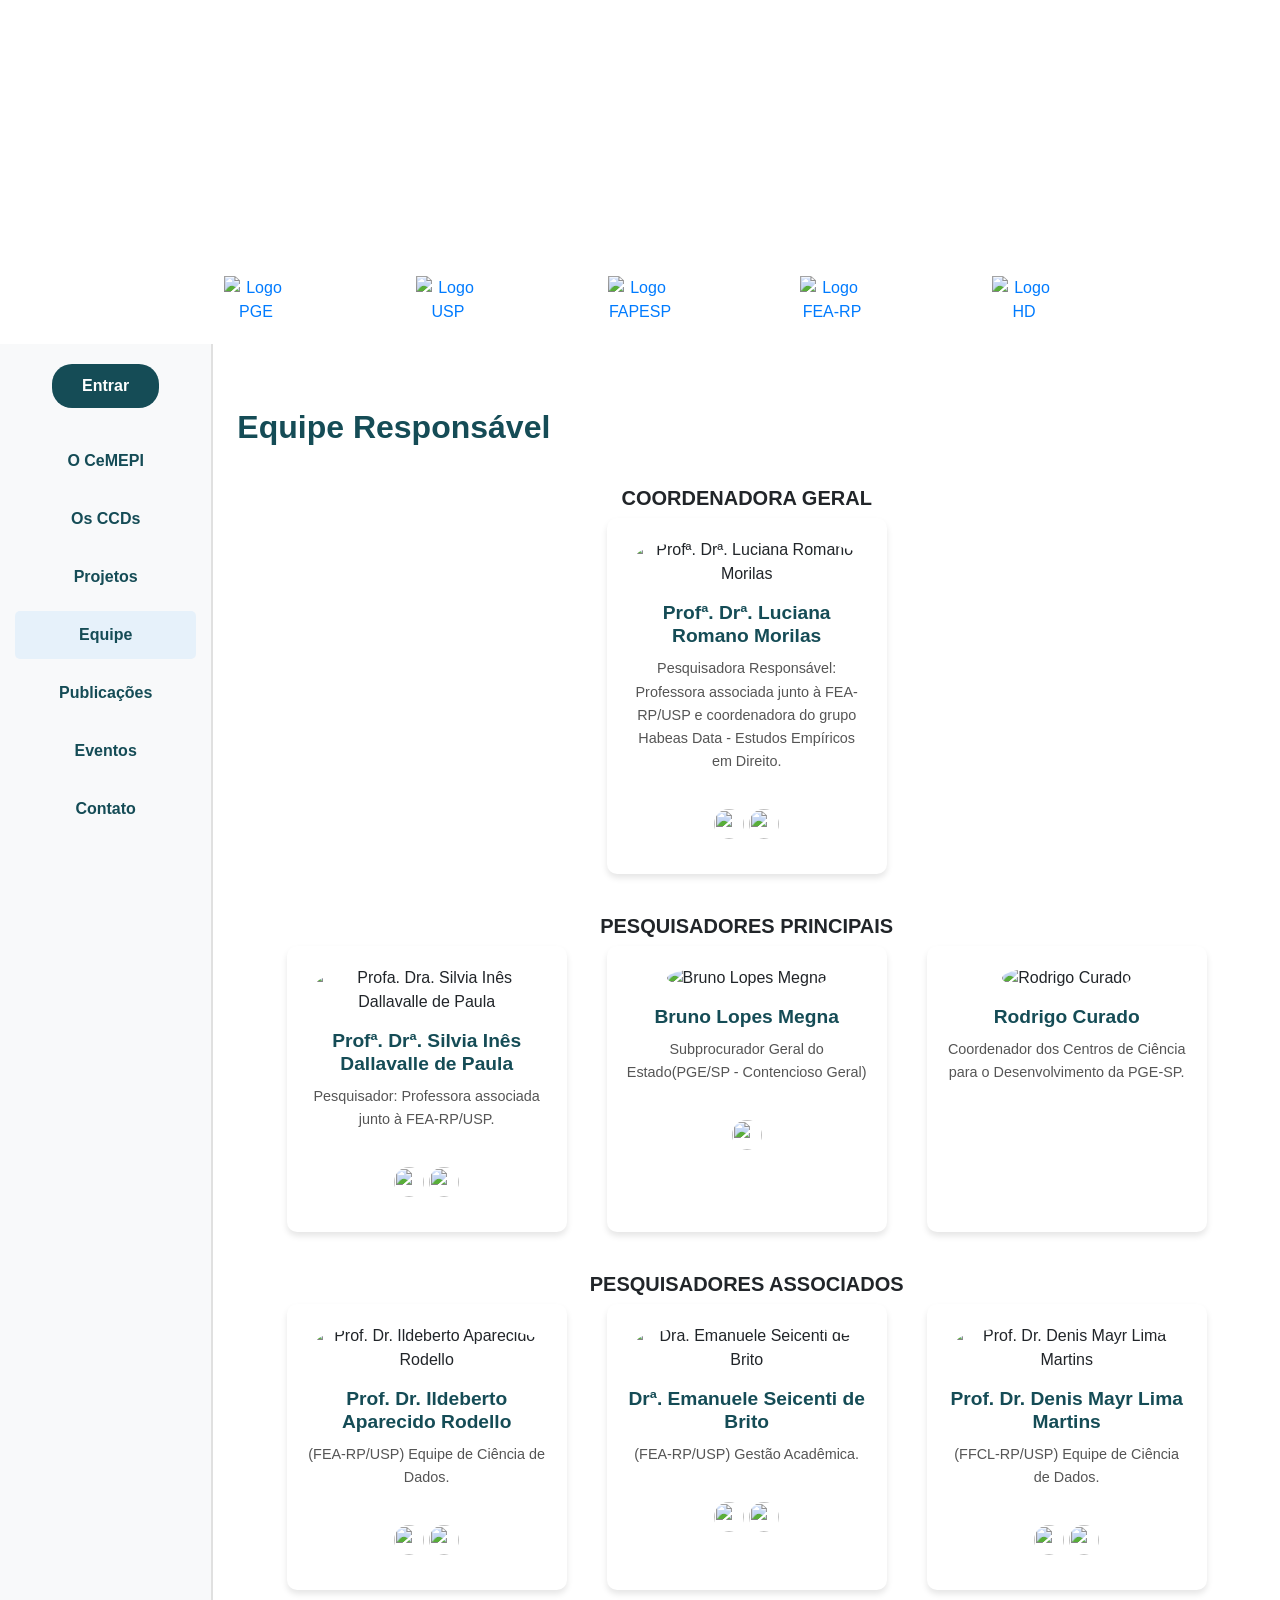
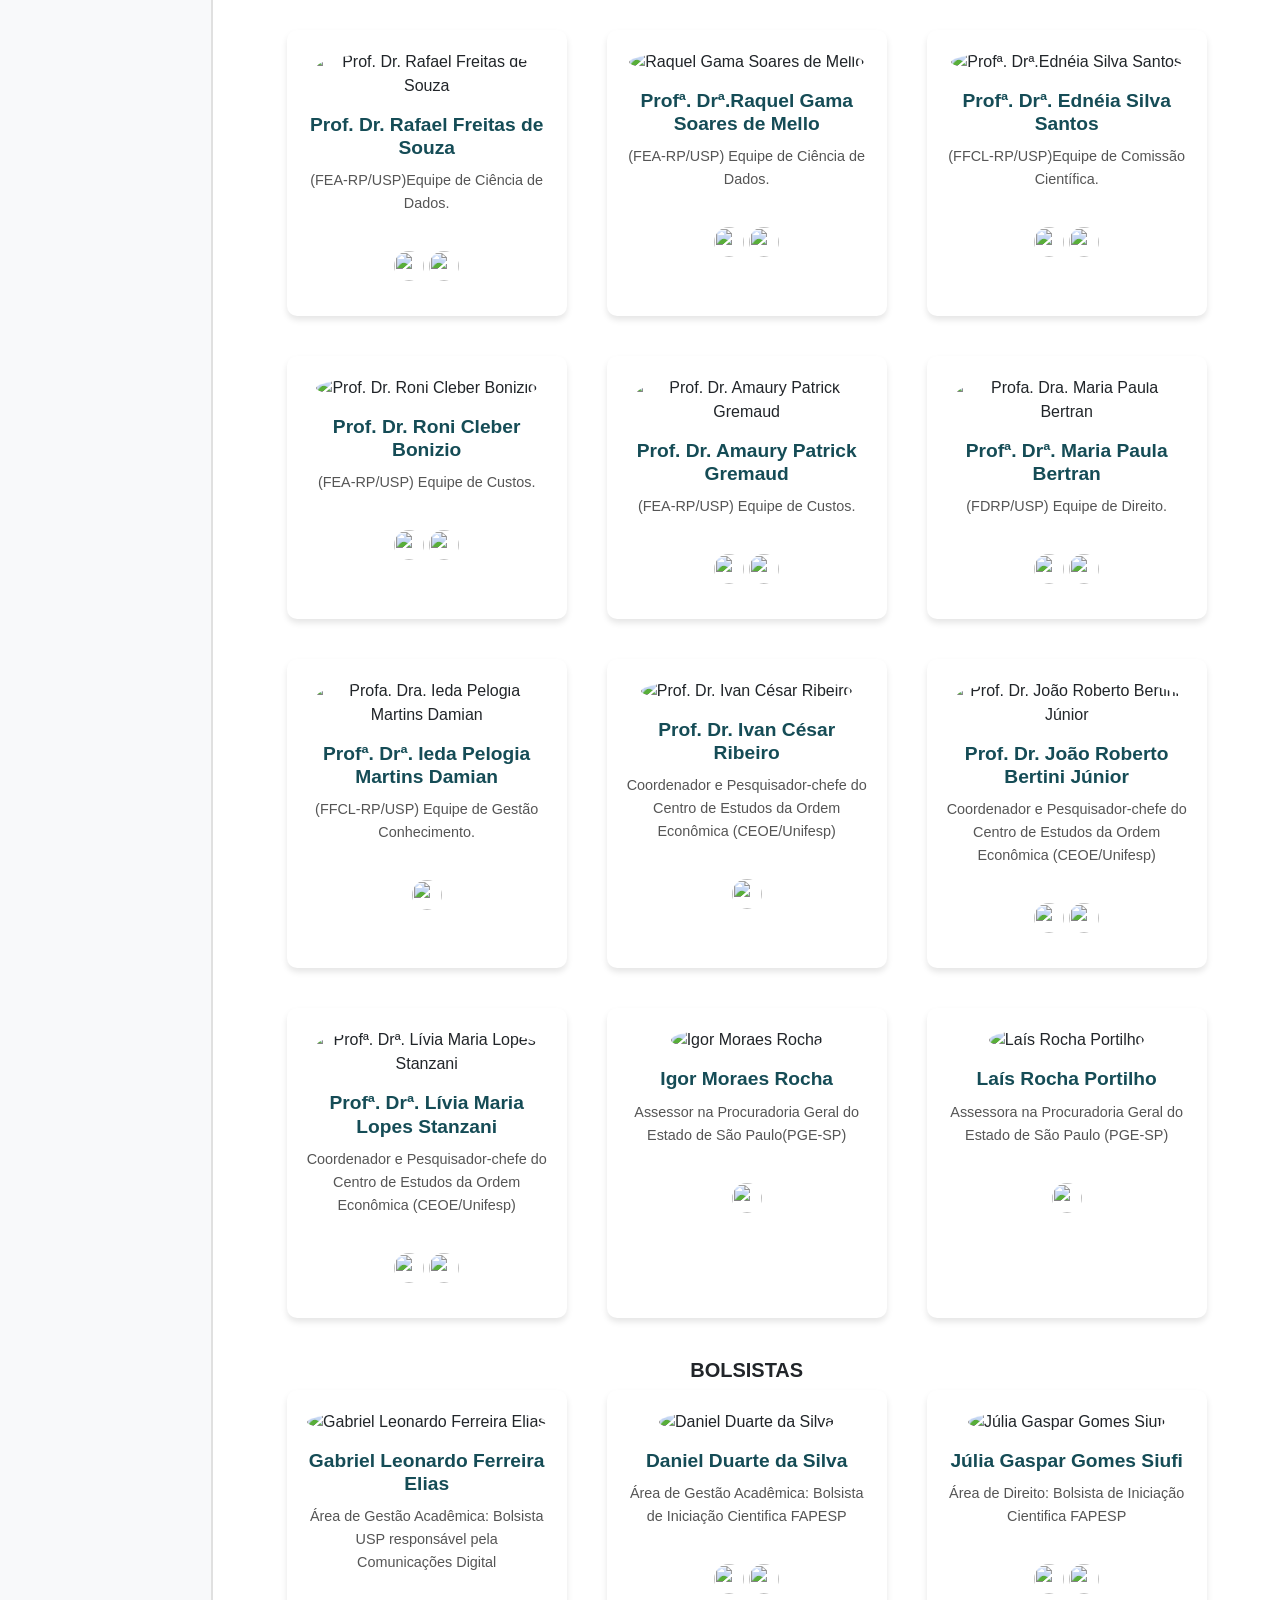
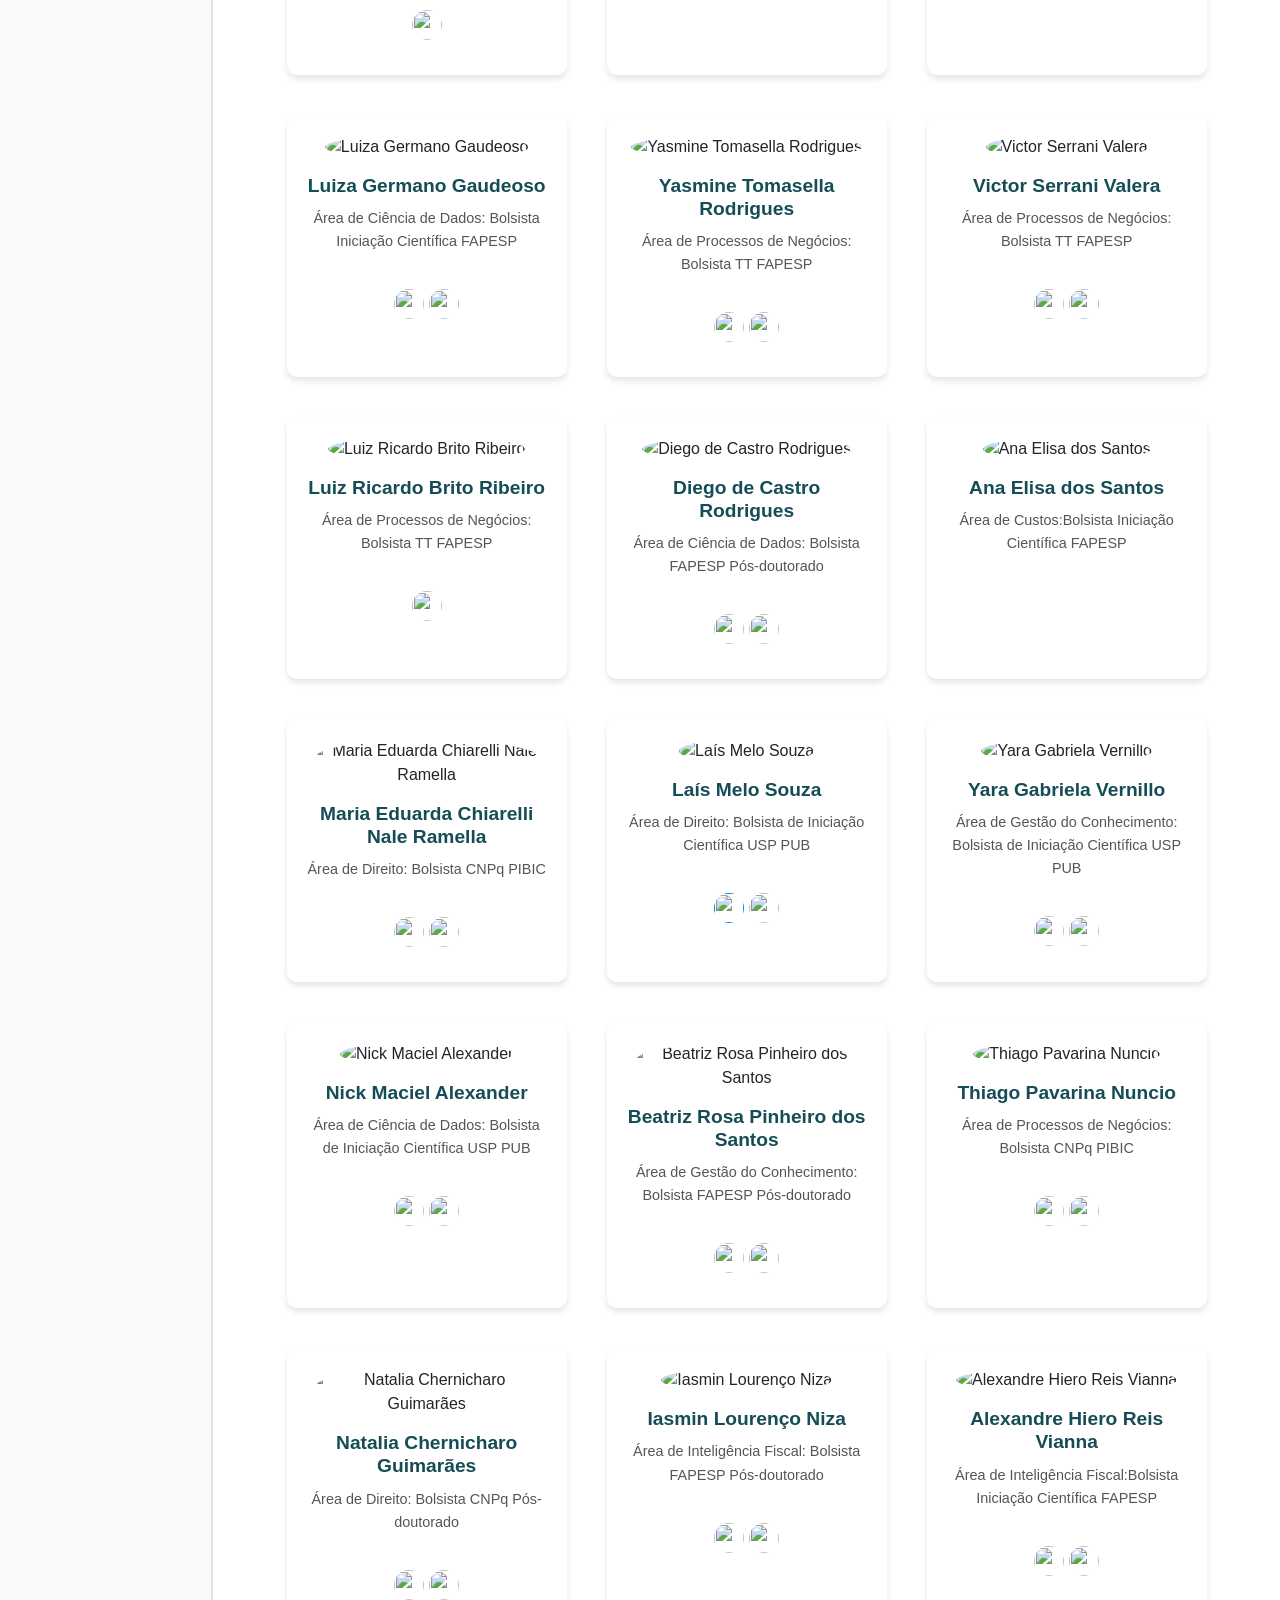
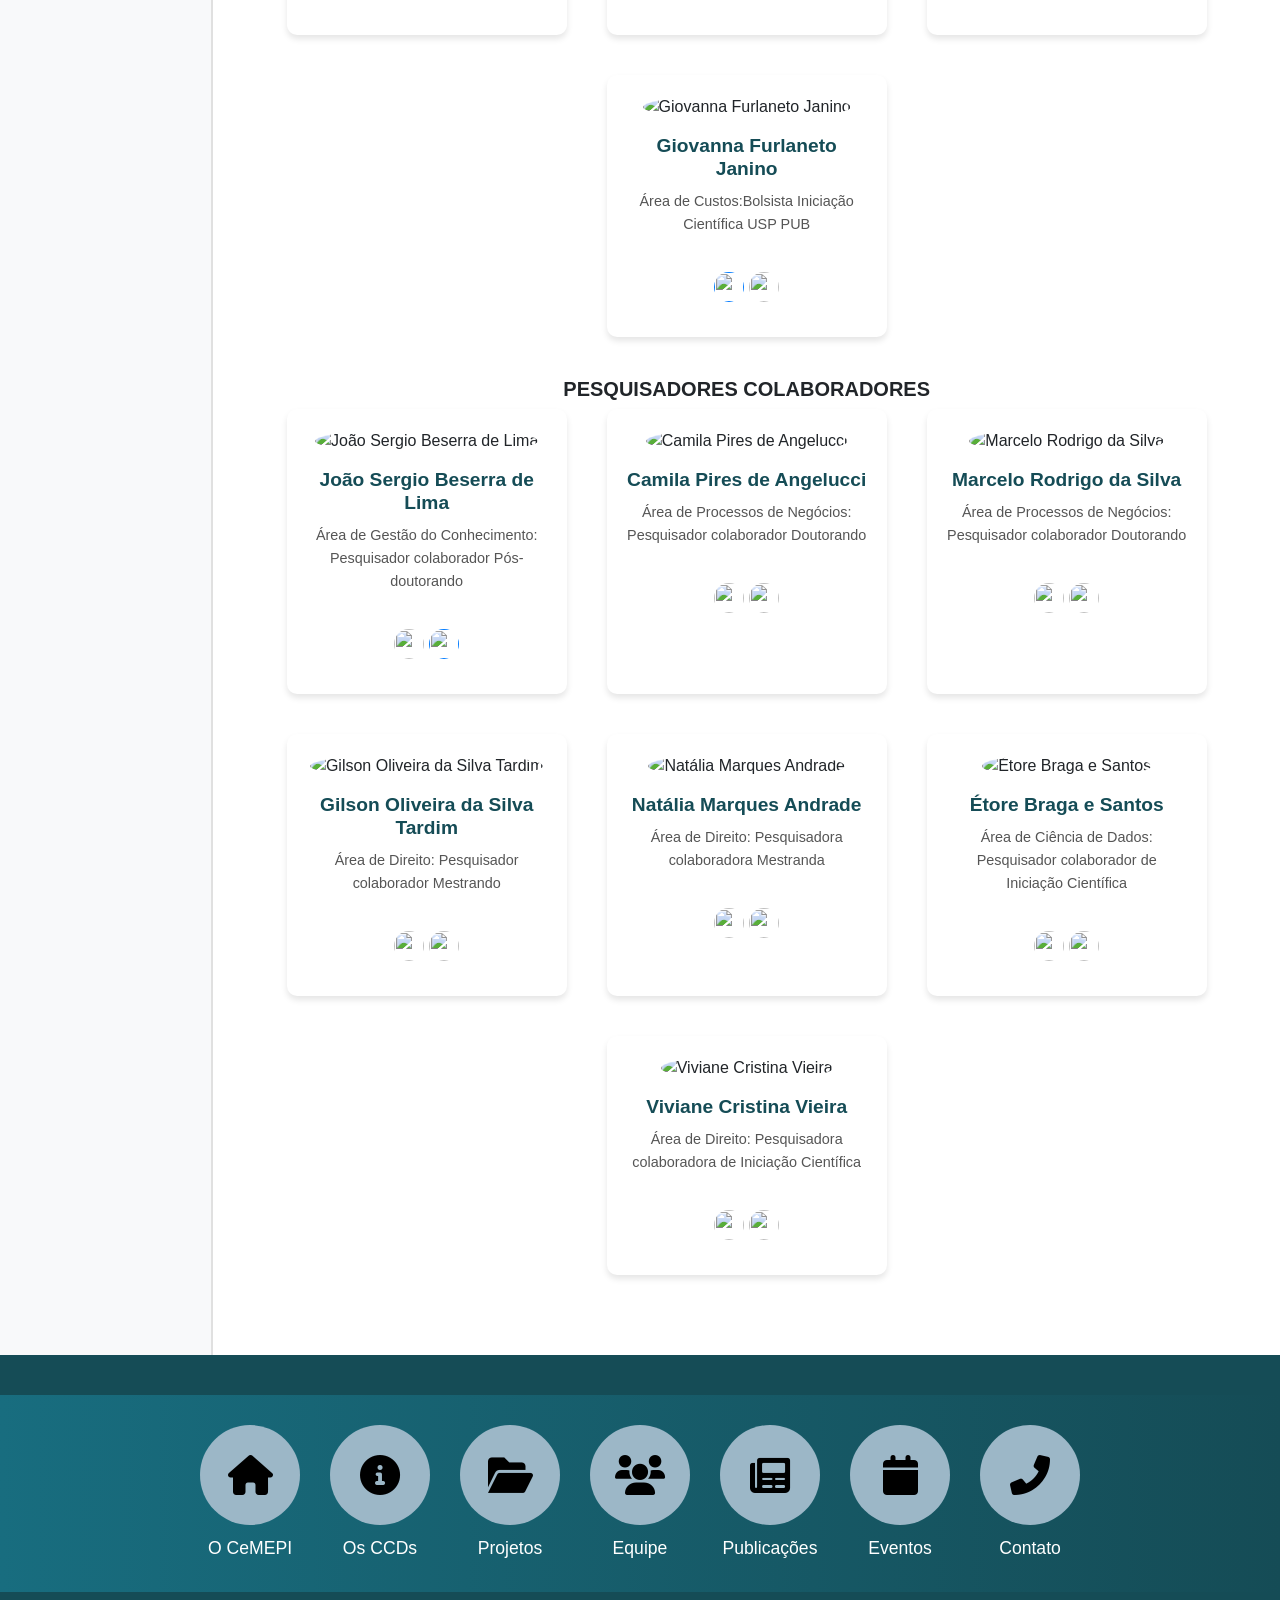
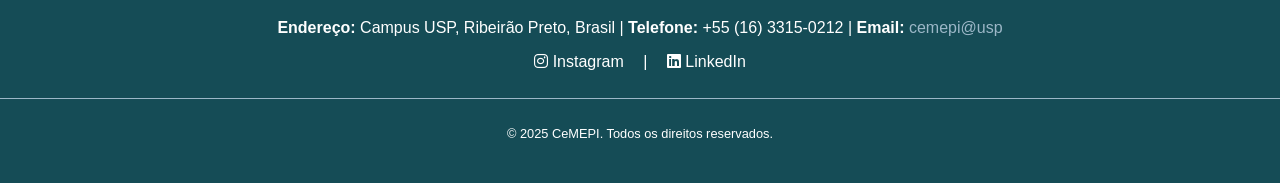
==== cequipe.html @ c89493ab "Add files via upload" ====
<!DOCTYPE html>
<html lang="pt-BR">
<head>
  <meta charset="UTF-8">
  <meta name="viewport" content="width=device-width, initial-scale=1.0">
  <title>CeMEPI - Equipe</title>
  <!-- Importação do Google Fonts -->
  <link href="https://fonts.googleapis.com/css2?family=IBM+Plex+Sans:wght@400;700&display=swap" rel="stylesheet">
  <!-- Importação do Bootstrap -->
  <link rel="stylesheet" href="https://stackpath.bootstrapcdn.com/bootstrap/4.5.2/css/bootstrap.min.css">
  <!-- Estilização CSS inline -->
  <link href="cstyle.css" rel="stylesheet"> 
  <!-- Importação do Bootstrap -->
  <link rel="stylesheet" href="https://stackpath.bootstrapcdn.com/bootstrap/4.5.2/css/bootstrap.min.css">
  <script src="https://code.jquery.com/jquery-3.5.1.slim.min.js"></script>
  <script src="https://cdn.jsdelivr.net/npm/@popperjs/core@2.4.4/dist/umd/popper.min.js"></script>
  <script src="https://stackpath.bootstrapcdn.com/bootstrap/4.5.2/js/bootstrap.min.js"></script>
  <!-- Link para Font Awesome -->
  <script src="https://kit.fontawesome.com/a076d05399.js" crossorigin="anonymous"></script>
  <link rel="stylesheet" href="https://cdnjs.cloudflare.com/ajax/libs/font-awesome/6.0.0/css/all.min.css">
  <script>
  document.addEventListener("DOMContentLoaded", function() {
    document.querySelectorAll("img").forEach(img => {
      img.oncontextmenu = function() {
        return false;
      };
    });
  });
</script>



  <style>
    /* Navbar Lateral */
    #sidebar {
      background-color: #f5f5f5;
      min-height: 100vh;
      border-right: 1px solid #ddd;
      padding-top: 20px;
    }

    #sidebar .nav-link {
      color: #154c56;
      font-weight: bold;
      font-size: 1em;
      padding: 10px 15px;
    }

    #sidebar .nav-link:hover,
    #sidebar .nav-link.active {
      background-color: #154c56;
      color: #fff;
    }

    /* Conteúdo Principal */
    main {
      padding: 40px;
    }

    main h2 {
      color: #154c56;
      font-family: 'Montserrat', sans-serif;
      font-size: 2em;
      margin-bottom: 20px;
    }
    
    .team-container {
            max-width: 1200px;
            margin: 40px auto;
            text-align: center;
        }
        .team-header {
            font-family: 'Montserrat', sans-serif;
            font-size: 2em;
            font-weight: 600;
            color: #154c56;
            margin-bottom: 30px;
        }
        .researcher-grid {
            display: flex;
            flex-wrap: wrap;
            justify-content: center;
            gap: 40px;
        }
        .researcher-card {
            background-color: #fff;
            border-radius: 10px;
            box-shadow: 0 4px 6px rgba(0, 0, 0, 0.1);
            width: 280px;
            padding: 20px;
            text-align: center;
            transition: transform 0.3s ease;
        }
        .researcher-card:hover {
            transform: translateY(-5px);
        }
        .researcher-card img {
            width: 120px;
            height: 120px;
            border-radius: 50%;
            object-fit: cover;
            margin-bottom: 15px;
        }
        .researcher-card h3 {
            font-size: 1.2em;
            font-weight: bold;
            color: #154c56;
            margin-bottom: 10px;
        }
        .researcher-card p {
            font-size: 0.9em;
            color: #555;
            line-height: 1.6;
        }
        
        /* Estilo para esconder/mostrar o menu no mobile */
        @media (max-width: 992px) {
          #sidebar {
            position: fixed;
            top: 0;
            left: -250px;
            width: 250px;
            height: 100%;
            background-color: #f5f5f5;
            z-index: 1040;
            transition: left 0.3s ease-in-out;
          }
        
          #sidebar.navbar-mobile {
            left: 0;
          }
        
          .mobile-nav-toggle {
            display: block;
          }
        }
        
        @media (min-width: 993px) {
          .mobile-nav-toggle {
            display: none;
          }
        }
  </style>
</head>

<body>
  <div id="header"></div>
  
    <!-- Estrutura Principal -->
    <div class="container-fluid">
    <div class="row">
    <!-- Navbar Lateral -->
    <nav id="sidebar" class="col-md-3 col-lg-2" style="background-color: #f8f9fa; border-right: 2px solid #e0e0e0; padding-top: 20px; min-height: 100vh;">
  <ul class="nav flex-column">
    <!-- Botão Entrar -->
    <li class="nav-item text-center mb-4">
      <a href="login.html" style="background-color: #154c56; color: #fff; padding: 10px 30px; border-radius: 20px; font-weight: bold; font-size: 1em; text-decoration: none; display: inline-block; transition: all 0.3s;">
        Entrar
      </a>
    </li>
    <!-- Menu de Navegação -->
    <li class="nav-item">
      <a class="nav-link" href="cinicio.html" style="color: #154c56; padding: 12px 20px; border-radius: 5px; margin: 5px 0; text-align: center; transition: background 0.3s;">
        O CeMEPI
      </a>
    </li>
    <li class="nav-item">
      <a class="nav-link" href="csobre.html" style="color: #154c56; padding: 12px 20px; border-radius: 5px; margin: 5px 0; text-align: center; transition: background 0.3s;">
        Os CCDs
      </a>
    </li>
    <li class="nav-item">
      <a class="nav-link" href="cprojetos.html" style="color: #154c56; padding: 12px 20px; border-radius: 5px; margin: 5px 0; text-align: center; transition: background 0.3s;">
        Projetos
      </a>
    </li>
    <li class="nav-item">
      <a class="nav-link active" href="cequipe.html" style="color: #154c56; font-weight: bold; padding: 12px 20px; border-radius: 5px; background-color: #e6f1fa; margin: 5px 0; text-align: center;">
        Equipe
      </a>
    </li>
    <li class="nav-item">
      <a class="nav-link" href="cpublicacoes.html" style="color: #154c56; padding: 12px 20px; border-radius: 5px; margin: 5px 0; text-align: center; transition: background 0.3s;">
        Publicações
      </a>
    </li>
    <li class="nav-item">
      <a class="nav-link" href="ceventos.html" style="color: #154c56; padding: 12px 20px; border-radius: 5px; margin: 5px 0; text-align: center; transition: background 0.3s;">
        Eventos
      </a>
    </li>
    <li class="nav-item">
      <a class="nav-link" href="ccontato.html" style="color: #154c56; padding: 12px 20px; border-radius: 5px; margin: 5px 0; text-align: center; transition: background 0.3s;">
        Contato
      </a>
    </li>
  </ul>
</nav>


<style>
  /* Estilo do hover */
  #sidebar .nav-link:hover {
    background-color: #d6eaff; /* Fundo azul claro no hover */
    color: #186d7f; /* Texto em azul escuro no hover */
    border-radius: 5px; /* Mantém as bordas arredondadas */
    text-decoration: none; /* Remove o sublinhado no hover */
  }
</style>

    <!-- Conteúdo Principal -->
    <main class="col-md-9 ml-sm-auto col-lg-10 px-4">
        
      <h2 class="font-weight-bold mt-4">Equipe Responsável</h2>
        
        <div class="team-container">
            <h5 class="font-weight-bold mt-4">COORDENADORA GERAL</h5>
        <div class="researcher-grid">
            <div class="researcher-card">
                <img src="imagens/morilas_novo.JPG" alt="Profª. Drª. Luciana Romano Morilas">
                <h3>Profª. Drª. Luciana Romano Morilas</h3>
                <p>Pesquisadora Responsável: Professora associada junto à FEA-RP/USP e coordenadora do grupo Habeas Data - Estudos Empíricos em Direito.</p>
                <div class="social">
                  <a href="http://lattes.cnpq.br/4852399114182423" target="_blank"><img src="imagens/lattes-icon.png" style="height: 30px; width: 30px; margin-top: 20px;"></i></a>
                  <a href="https://www.linkedin.com/in/luciana-romano-morilas-68b078202/" target="_blank"><img src="imagens/linkedin.png" style="height: 30px; width: 30px; margin-top: 20px;"></i></a>
                </div>
            </div>
            
           
        </div>
        </div>
        
        <div class="team-container">
            <h5 class="font-weight-bold mt-4">PESQUISADORES PRINCIPAIS</h5>
        <div class="researcher-grid">
            <div class="researcher-card">
                <img src="imagens/silvia.jpg" alt="Profa. Dra. Silvia Inês Dallavalle de Paula">
                <h3>Profª. Drª. Silvia Inês Dallavalle de Paula</h3>
                <p>Pesquisador: Professora associada junto à FEA-RP/USP.</p>
                <div class="social">
                  <a href="http://lattes.cnpq.br/6188020083604727" target="_blank"><img src="imagens/lattes-icon.png" style="height: 30px; width: 30px; margin-top: 20px;"></i></a>
                  <a href="https://br.linkedin.com/in/silviadallavalle" target="_blank"><img src="imagens/linkedin.png" style="height: 30px; width: 30px; margin-top: 20px;"></i></a>
                </div>
            </div>
             
              <div class="researcher-card">
                <img src="imagens/bruno.webp" alt="Bruno Lopes Megna">
                <h3>Bruno Lopes Megna</h3>
                <p>Subprocurador Geral do Estado(PGE/SP - Contencioso Geral)</p>
                <div class="social">
                  <a href="https://br.linkedin.com/in/bruno-megna-06359928" target="_blank"><img src="imagens/linkedin.png" style="height: 30px; width: 30px; margin-top: 20px;"></i></a>
                </div>
            </div>

              <div class="researcher-card">
                <img src="imagens/avatarmasc.webp" alt="Rodrigo Curado">
                <h3>Rodrigo Curado</h3>
                <p>Coordenador dos Centros de Ciência para o Desenvolvimento da PGE-SP.</p>
            </div>

           


    
                
  
      </div>
    </div>

            <div class="team-container">
            <h5 class="font-weight-bold mt-4">PESQUISADORES ASSOCIADOS</h5>
        <div class="researcher-grid">

            <div class="researcher-card">
                <img src="imagens/beto.jpg" alt="Prof. Dr. Ildeberto Aparecido Rodello">
                <h3>Prof. Dr. Ildeberto Aparecido Rodello</h3>
                <p>(FEA-RP/USP) Equipe de Ciência de Dados.</p>
                <div class="social">
                  <a href="http://lattes.cnpq.br/3616991101436026" target="_blank"><img src="imagens/lattes-icon.png" style="height: 30px; width: 30px; margin-top: 20px;"></i></a>
                  <a href="https://www.linkedin.com/in/ildeberto-rodello-8509655/" target="_blank"><img src="imagens/linkedin.png" style="height: 30px; width: 30px; margin-top: 20px;"></i></a>
                </div>
            </div>    
          
            <div class="researcher-card">
                <img src="imagens/Emanuele.png" alt="Dra. Emanuele Seicenti de Brito">
                <h3>Drª. Emanuele Seicenti de Brito</h3>
                <p>(FEA-RP/USP) Gestão Acadêmica.</p>
                <div class="social">
                  <a href="http://lattes.cnpq.br/0671510926276134" target="_blank"><img src="imagens/lattes-icon.png" style="height: 30px; width: 30px; margin-top: 20px;"></i></a>
                  <a href="https://www.linkedin.com/in/emanuele-seicenti-de-brito-70216ab7/" target="_blank"><img src="imagens/linkedin.png" style="height: 30px; width: 30px; margin-top: 20px;"></i></a>
                </div>
            </div>

            <div class="researcher-card">
                <img src="imagens/Denis.jpeg" alt="Prof. Dr. Denis Mayr Lima Martins">
                <h3>Prof. Dr. Denis Mayr Lima Martins</h3>
                <p>(FFCL-RP/USP) Equipe de Ciência de Dados.</p>
                <div class="social">
                  <a href="http://lattes.cnpq.br/5723388470963261" target="_blank"><img src="imagens/lattes-icon.png" style="height: 30px; width: 30px; margin-top: 20px;"></i></a>
                  <a href="https://www.linkedin.com/in/denismlmartins/" target="_blank"><img src="imagens/linkedin.png" style="height: 30px; width: 30px; margin-top: 20px;"></i></a>
                </div>
            </div>

            <div class="researcher-card">
                <img src="imagens/rafael.jpg" alt="Prof. Dr. Rafael Freitas de Souza">
                <h3>Prof. Dr. Rafael Freitas de Souza</h3>
                <p>(FEA-RP/USP)Equipe de Ciência de Dados.</p>
                <div class="social">
                  <a href="http://lattes.cnpq.br/7162963252500422" target="_blank"><img src="imagens/lattes-icon.png" style="height: 30px; width: 30px; margin-top: 20px;"></i></a>
                  <a href="https://br.linkedin.com/in/rafael-de-freitas-souza-a1465a1a8" target="_blank"><img src="imagens/linkedin.png" style="height: 30px; width: 30px; margin-top: 20px;"></i></a>
                </div>
            </div>

            <div class="researcher-card">
                <img src="imagens/Raquel.jpeg" alt="Raquel Gama Soares de Mello">
                <h3>Profª. Drª.Raquel Gama Soares de Mello</h3>
                <p> (FEA-RP/USP) Equipe de Ciência de Dados.</p>
                <div class="social">
                 <a href="http://lattes.cnpq.br/7172926933347010" target="_blank"><img src="imagens/lattes-icon.png" style="height: 30px; width: 30px; margin-top: 20px;"></i></a>
                 <a href="https://www.linkedin.com/in/raquelgsmello/" target="_blank"><img src="imagens/linkedin.png" style="height: 30px; width: 30px; margin-top: 20px;"></i></a>
                </div>
            </div>

            <div class="researcher-card">
                <img src="imagens/Ednéia.jpeg" alt="Profª. Drª.Ednéia Silva Santos ">
                <h3>Profª. Drª. Ednéia Silva Santos </h3>
                <p>(FFCL-RP/USP)Equipe de Comissão Científica.</p>
                <div class="social">
                  <a href="http://lattes.cnpq.br/5723388470963261" target="_blank"><img src="imagens/lattes-icon.png" style="height: 30px; width: 30px; margin-top: 20px;"></i></a>
                  <a href="http://www.linkedin.com/in/edneiasilvasantos" target="_blank"><img src="imagens/linkedin.png" style="height: 30px; width: 30px; margin-top: 20px;"></i></a>
                </div>
            </div>

            <div class="researcher-card">
                <img src="imagens/roni.jpg" alt="Prof. Dr. Roni Cleber Bonizio">
                <h3>Prof. Dr. Roni Cleber Bonizio</h3>
                <p>(FEA-RP/USP) Equipe de Custos.</p>
                <div class="social">
                  <a href="http://lattes.cnpq.br/1277604745055331" target="_blank"><img src="imagens/lattes-icon.png" style="height: 30px; width: 30px; margin-top: 20px;"></i></a>
                  <a href="https://br.linkedin.com/in/roni-bonizio-1786111b" target="_blank"><img src="imagens/linkedin.png" style="height: 30px; width: 30px; margin-top: 20px;"></i></a>
                </div>
            </div>
            
            <div class="researcher-card">
                <img src="imagens/amaury.jpg" alt="Prof. Dr. Amaury Patrick Gremaud ">
                <h3>Prof. Dr. Amaury Patrick Gremaud </h3>
                <p>(FEA-RP/USP) Equipe de Custos.</p>
                <div class="social">
                  <a href="http://lattes.cnpq.br/0066143774458861" target="_blank"><img src="imagens/lattes-icon.png" style="height: 30px; width: 30px; margin-top: 20px;"></i></a>
                  <a href="https://br.linkedin.com/in/amaury-gremaud-88384a164" target="_blank"><img src="imagens/linkedin.png" style="height: 30px; width: 30px; margin-top: 20px;"></i></a>
                </div>
            </div>

            <div class="researcher-card">
                <img src="imagens/maria.jpg" alt="Profa. Dra. Maria Paula Bertran">
                <h3>Profª. Drª. Maria Paula Bertran</h3>
                <p>(FDRP/USP) Equipe de Direito.</p>
                <div class="social">
                  <a href="http://lattes.cnpq.br/1343394735246987" target="_blank"><img src="imagens/lattes-icon.png" style="height: 30px; width: 30px; margin-top: 20px;"></i></a>
                  <a href="https://br.linkedin.com/in/maria-paula-bertran-11b853180" target="_blank"><img src="imagens/linkedin.png" style="height: 30px; width: 30px; margin-top: 20px;"></i></a>
                </div>
            </div>

            <div class="researcher-card">
                <img src="imagens/ieda.gif" alt="Profa. Dra. Ieda Pelogia Martins Damian">
                <h3>Profª. Drª. Ieda Pelogia Martins Damian</h3>
                <p>(FFCL-RP/USP) Equipe de Gestão Conhecimento.</p>
                <div class="social">
                  <a href="http://lattes.cnpq.br/6732213490679586" target="_blank"><img src="imagens/lattes-icon.png" style="height: 30px; width: 30px; margin-top: 20px;"></i></a>
                </div>
            </div>

            <div class="researcher-card">
                <img src="imagens/ivan.jpg" alt="Prof. Dr. Ivan César Ribeiro">
                <h3>Prof. Dr. Ivan César Ribeiro</h3>
                <p>Coordenador e Pesquisador-chefe do Centro de Estudos da Ordem Econômica (CEOE/Unifesp)</p>
                <div class="social">
                  <a href="http://lattes.cnpq.br/1537678142289537" target="_blank"><img src="imagens/lattes-icon.png" style="height: 30px; width: 30px; margin-top: 20px;"></i></a>
                </div>
            </div>

            <div class="researcher-card">
                <img src="imagens/João Bertini.png" alt="Prof. Dr. João Roberto Bertini Júnior">
                <h3>Prof. Dr. João Roberto Bertini Júnior</h3>
                <p>Coordenador e Pesquisador-chefe do Centro de Estudos da Ordem Econômica (CEOE/Unifesp)</p>
                <div class="social">
                 <a href="http://lattes.cnpq.br/1627235547325264" target="_blank"><img src="imagens/lattes-icon.png" style="height: 30px; width: 30px; margin-top: 20px;"></i></a>
                 <a href="https://www.linkedin.com/in/jo%C3%A3o-bertini-0a376a/" target="_blank"><img src="imagens/linkedin.png" style="height: 30px; width: 30px; margin-top: 20px;"></i></a>
                </div>
            </div>

            <div class="researcher-card">
                <img src="imagens/Lívia.jpeg" alt="Profª. Drª. Lívia Maria Lopes Stanzani">
                <h3>Profª. Drª. Lívia Maria Lopes Stanzani</h3>
                <p>Coordenador e Pesquisador-chefe do Centro de Estudos da Ordem Econômica (CEOE/Unifesp)</p>
                <div class="social">
                  <a href="http://lattes.cnpq.br/1037454864636102" target="_blank"><img src="imagens/lattes-icon.png" style="height: 30px; width: 30px; margin-top: 20px;"></i></a>
                 <a href="https://www.linkedin.com/in/jo%C3%A3o-bertini-0a376a/" target="_blank"><img src="imagens/linkedin.png" style="height: 30px; width: 30px; margin-top: 20px;"></i></a>
                </div>
            </div>
         

            <div class="researcher-card">
                <img src="imagens/igor.jpg" alt="Igor Moraes Rocha">
                <h3>Igor Moraes Rocha</h3>
                <p>Assessor na Procuradoria Geral do Estado de São Paulo(PGE-SP)</p>
                <div class="social">
                  <a href="https://br.linkedin.com/in/igor-moraes-rocha-" target="_blank"><img src="imagens/linkedin.png" style="height: 30px; width: 30px; margin-top: 20px;"></i></a>
                </div>
            </div>

             <div class="researcher-card">
                <img src="imagens/lais.jpg" alt="Laís Rocha Portilho">
                <h3>Laís Rocha Portilho</h3>
                <p>Assessora na Procuradoria Geral do Estado de São Paulo (PGE-SP)</p>
                <div class="social">
                  <a href="https://br.linkedin.com/in/la%C3%ADs-rocha-portilho-84924581" target="_blank"><img src="imagens/linkedin.png" style="height: 30px; width: 30px; margin-top: 20px;"></i></a>
                </div>
            </div>

    </div>
  </div>
    
    <div class="team-container">
            <h5 class="font-weight-bold mt-4">BOLSISTAS</h5>
        <div class="researcher-grid">
            <div class="researcher-card">
                <img src="imagens/gabriel.jpeg" alt="Gabriel Leonardo Ferreira Elias">
                <h3>Gabriel Leonardo Ferreira Elias</h3>
                <p>Área de Gestão Acadêmica: Bolsista USP responsável pela Comunicações Digital</p>
                <div class="social">
                  <a href="https://www.linkedin.com/in/gabriel-ferreira-9954b0280/" target="_blank"><img src="imagens/linkedin.png" style="height: 30px; width: 30px; margin-top: 20px;"></i></a>
                </div>
            </div>

            <div class="researcher-card">
                <img src="imagens/Daniel.jpg" alt="Daniel Duarte da Silva">
                <h3>Daniel Duarte da Silva</h3>
                <p>Área de Gestão Acadêmica: Bolsista de Iniciação Cientifica FAPESP</p>
                <div class="social">
                  <a href="https://lattes.cnpq.br/4406217534487377" target="_blank"><img src="imagens/lattes-icon.png" style="height: 30px; width: 30px; margin-top: 20px;"></i></a>
                  <a href="https://www.linkedin.com/in/daniel-silva-usp/" target="_blank"><img src="imagens/linkedin.png" style="height: 30px; width: 30px; margin-top: 20px;"></i></a>
                </div>
            </div>

            <div class="researcher-card">
                <img src="imagens/JuliaSiufi.jpeg" alt="Júlia Gaspar Gomes Siufi">
                <h3>Júlia Gaspar Gomes Siufi</h3>
                <p>Área de Direito: Bolsista de Iniciação Cientifica FAPESP</p>
                <div class="social">
                    <a href="https://lattes.cnpq.br/3791311968616490" target="_blank"><img src="imagens/lattes-icon.png" style="height: 30px; width: 30px; margin-top: 20px;"></i></a>
                  <a href="https://br.linkedin.com/in/j%C3%BAlia-gaspar-gomes-siufi-30132a2b9" target="_blank"><img src="imagens/linkedin.png" style="height: 30px; width: 30px; margin-top: 20px;"></i></a>
                </div>

            </div>

            <div class="researcher-card">
                <img src="imagens/luiza.JPG" alt="Luiza Germano Gaudeoso">
                <h3>Luiza Germano Gaudeoso</h3>
                <p>Área de Ciência de Dados: Bolsista Iniciação Científica FAPESP</p>
                <div class="social">
                    <a href=" http://lattes.cnpq.br/8735342284001683" target="_blank"><img src="imagens/lattes-icon.png" style="height: 30px; width: 30px; margin-top: 20px;"></i></a>
                  <a href="https://www.linkedin.com/in/luizagermano/" target="_blank"><img src="imagens/linkedin.png" style="height: 30px; width: 30px; margin-top: 20px;"></i></a>
                </div>
            </div>

            <div class="researcher-card">
                <img src="imagens/yasmine.jpg" alt="Yasmine Tomasella Rodrigues">
                <h3>Yasmine Tomasella Rodrigues</h3>
                <p>Área de Processos de Negócios: Bolsista TT FAPESP</p>
                <div class="social">
                    <a href="http://lattes.cnpq.br/9607306372870679" target="_blank"><img src="imagens/lattes-icon.png" style="height: 30px; width: 30px; margin-top: 20px;"></i></a>
                  <a href="https://br.linkedin.com/in/yasmine-tomasella-rodrigues-95a9b7115" target="_blank"><img src="imagens/linkedin.png" style="height: 30px; width: 30px; margin-top: 20px;"></i></a>
                </div>
            </div>

            <div class="researcher-card">
                <img src="imagens/victor.jpg" alt="Victor Serrani Valera">
                <h3>Victor Serrani Valera</h3>
                <p>Área de Processos de Negócios: Bolsista TT FAPESP</p>
                <div class="social">
                    <a href="http://lattes.cnpq.br/6827242064882579" target="_blank"><img src="imagens/lattes-icon.png" style="height: 30px; width: 30px; margin-top: 20px;"></i></a>
                  <a href="https://www.linkedin.com/in/victor-serrani-valera" target="_blank"><img src="imagens/linkedin.png" style="height: 30px; width: 30px; margin-top: 20px;"></i></a>
                </div>
            </div>

            <div class="researcher-card">
                <img src="imagens/luiz.gif.crdownload" alt="Luiz Ricardo Brito Ribeiro">
                <h3>Luiz Ricardo Brito Ribeiro</h3>
                <p>Área de Processos de Negócios: Bolsista TT FAPESP</p>
                <div class="social">
                    <a href="http://lattes.cnpq.br/3193291655017974" target="_blank"><img src="imagens/lattes-icon.png" style="height: 30px; width: 30px; margin-top: 20px;"></i></a>
                </div>
            </div>
 
            <div class="researcher-card">
                <img src="imagens/Diego.png" alt="Diego de Castro Rodrigues">
                <h3>Diego de Castro Rodrigues</h3>
                <p> Área de Ciência de Dados: Bolsista FAPESP Pós-doutorado </p>
                <div class="social">
                    <a href="http://lattes.cnpq.br/9582612733423890" target="_blank"><img src="imagens/lattes-icon.png" style="height: 30px; width: 30px; margin-top: 20px;"></i></a>
                  <a href="https://www.linkedin.com/in/diego-rodrigues-914a395a/" target="_blank"><img src="imagens/linkedin.png" style="height: 30px; width: 30px; margin-top: 20px;"></i></a>
                </div>
            </div>
            <div class="researcher-card">
                <img src="imagens/AnaElisa.jfif" alt="Ana Elisa dos Santos">
                <h3>Ana Elisa dos Santos</h3>
                <p>Área de Custos:Bolsista Iniciação Científica FAPESP</p>
            </div>

            <div class="researcher-card">
                <img src="imagens/mariaeduarda.jpg" alt="Maria Eduarda Chiarelli Nale Ramella">
                <h3>Maria Eduarda Chiarelli Nale Ramella</h3>
                <p>Área de Direito: Bolsista CNPq PIBIC</p>
                <div class="social">
                  <a href="https://lattes.cnpq.br/4843140181903068" target="_blank"><img src="imagens/lattes-icon.png" style="height: 30px; width: 30px; margin-top: 20px;"></i></a>
                  <a href="https://www.linkedin.com/in/maria-eduarda-chiarelli-nale-ramella-915470204/" target="_blank"><img src="imagens/linkedin.png" style="height: 30px; width: 30px; margin-top: 20px;"></i></a>
                </div>
            </div>
            <div class="researcher-card">
                <img src="imagens/Lais.jpeg" alt="Laís Melo Souza">
                <h3>Laís Melo Souza</h3>
                <p>Área de Direito: Bolsista de Iniciação Científica USP PUB</p>
                <div class="social">
                  <a href="" target="_blank"><img src="imagens/lattes-icon.png" style="height: 30px; width: 30px; margin-top: 20px;"></i></a>
                  <a href="linkedin.com/in/laismelosouza" target="_blank"><img src="imagens/linkedin.png" style="height: 30px; width: 30px; margin-top: 20px;"></i></a>
                </div>
            </div>
            <div class="researcher-card">
                <img src="imagens/yara.jpg" alt="Yara Gabriela Vernillo">
                <h3>Yara Gabriela Vernillo</h3>
                <p>Área de Gestão do Conhecimento: Bolsista de Iniciação Científica USP PUB </p>
                <div class="social">
                    <a href="http://lattes.cnpq.br/1354941904636177" target="_blank"><img src="imagens/lattes-icon.png" style="height: 30px; width: 30px; margin-top: 20px;"></i></a>
                    <a href="https://www.linkedin.com/in/yara-v-492732330?utm_source=share&utm_campaign=share_via&utm_content=profile&utm_medium=android_app" target="_blank"><img src="imagens/linkedin.png" style="height: 30px; width: 30px; margin-top: 20px;"></i></a>
                  </div>
            </div>

            

            <div class="researcher-card">
                <img src="imagens/nick.jpeg" alt="Nick Maciel Alexander">
                <h3>Nick Maciel Alexander</h3>
                <p>Área de Ciência de Dados: Bolsista de Iniciação Científica USP PUB</p>
                <div class="social">
                  <a href="http://lattes.cnpq.br/0334802066947367" target="_blank"><img src="imagens/lattes-icon.png" style="height: 30px; width: 30px; margin-top: 20px;"></i></a>
                  <a href="https://www.linkedin.com/in/nickmacielalexander" target="_blank"><img src="imagens/linkedin.png" style="height: 30px; width: 30px; margin-top: 20px;"></i></a>
                </div>
            </div>

               <div class="researcher-card">
                <img src="imagens/beatriz.jpg" alt="Beatriz Rosa Pinheiro dos Santos">
                <h3>Beatriz Rosa Pinheiro dos Santos</h3>
                <p>Área de Gestão do Conhecimento: Bolsista FAPESP Pós-doutorado</p>
                <div class="social">
                  <a href="http://lattes.cnpq.br/9709347658693299" target="_blank"><img src="imagens/lattes-icon.png" style="height: 30px; width: 30px; margin-top: 20px;"></i></a>
                  <a href="https://www.linkedin.com/in/elisantos-bullandbears/" target="_blank"><img src="imagens/linkedin.png" style="height: 30px; width: 30px; margin-top: 20px;"></i></a>
                </div>
            </div>

                    <div class="researcher-card">
                <img src="imagens/Thiago.jpeg" alt="Thiago Pavarina Nuncio">
                <h3>Thiago Pavarina Nuncio</h3>
                <p>Área de Processos de Negócios: Bolsista CNPq PIBIC</p>
                <div class="social">
                  <a href="http://lattes.cnpq.br/9589882074112354" target="_blank"><img src="imagens/lattes-icon.png" style="height: 30px; width: 30px; margin-top: 20px;"></i></a>
                  <a href="https://www.linkedin.com/in/thiago-pavarina-nuncio-519785249/" target="_blank"><img src="imagens/linkedin.png" style="height: 30px; width: 30px; margin-top: 20px;"></i></a>
                </div>

            </div>

              <div class="researcher-card">
                <img src="imagens/NatáliaChernicharo.jpeg" alt="Natalia Chernicharo Guimarães">
                <h3>Natalia Chernicharo Guimarães</h3>
                <p>Área de Direito: Bolsista CNPq Pós-doutorado</p>
                <div class="social">
                  <a href="http://lattes.cnpq.br/9709356420999705" target="_blank"><img src="imagens/lattes-icon.png" style="height: 30px; width: 30px; margin-top: 20px;"></i></a>
                  <a href="https://www.linkedin.com/in/nat%C3%A1lia-chernicharo-guimar%C3%A3es-28aa6134/" target="_blank"><img src="imagens/linkedin.png" style="height: 30px; width: 30px; margin-top: 20px;"></i></a>
                </div>

            </div>

                <div class="researcher-card">
                <img src="imagens/Iasmin.jpeg" alt="Iasmin Lourenço Niza">
                <h3>Iasmin Lourenço Niza</h3>
                <p>Área de Inteligência Fiscal: Bolsista FAPESP Pós-doutorado</p>
                <div class="social">
                  <a href="http://lattes.cnpq.br/7008042115386175" target="_blank"><img src="imagens/lattes-icon.png" style="height: 30px; width: 30px; margin-top: 20px;"></i></a>
                  <a href="https://www.linkedin.com/in/iasminniza/" target="_blank"><img src="imagens/linkedin.png" style="height: 30px; width: 30px; margin-top: 20px;"></i></a>
                </div>

            </div>

            <div class="researcher-card">
                <img src="imagens/AlexandreVianna.jpeg" alt="Alexandre Hiero Reis Vianna">
                <h3>Alexandre Hiero Reis Vianna</h3>
                <p>Área de Inteligência Fiscal:Bolsista Iniciação Científica FAPESP</p>
                <div class="social">
                  <a href="https://lattes.cnpq.br/3593429432904841" target="_blank"><img src="imagens/lattes-icon.png" style="height: 30px; width: 30px; margin-top: 20px;"></i></a>
                  <a href="https://www.linkedin.com/in/alexandre-hiero-reis-vianna-08811926b" target="_blank"><img src="imagens/linkedin.png" style="height: 30px; width: 30px; margin-top: 20px;"></i></a>
                </div>

            </div>
 
            <div class="researcher-card">
                <img src="imagens/Giovanna.png" alt="Giovanna Furlaneto Janino">
                <h3>Giovanna Furlaneto Janino</h3>
                <p>Área de Custos:Bolsista Iniciação Científica USP PUB</p>
                 <div class="social">
                  <a href="" target="_blank"><img src="imagens/lattes-icon.png" style="height: 30px; width: 30px; margin-top: 20px;"></i></a>
                  <a href="www.linkedin.com/in/giovanna-furlaneto-929534370" target="_blank"><img src="imagens/linkedin.png" style="height: 30px; width: 30px; margin-top: 20px;"></i></a>
                </div>
            </div>
            </div>
            

             <div class="team-container">
            <h5 class="font-weight-bold mt-4">PESQUISADORES COLABORADORES</h5>
        <div class="researcher-grid">
            <div class="researcher-card">
                <img src="imagens/JoãoSérgio.jpg" alt="João Sergio Beserra de Lima">
                <h3>João Sergio Beserra de Lima</h3>
                <p>Área de Gestão do Conhecimento: Pesquisador colaborador Pós-doutorando</p>
                <div class="social">
                  <a href="http://lattes.cnpq.br/4496284011870895" target="_blank"><img src="imagens/lattes-icon.png" style="height: 30px; width: 30px; margin-top: 20px;"></i></a>
                  <a href="" target="_blank"><img src="imagens/linkedin.png" style="height: 30px; width: 30px; margin-top: 20px;"></i></a>
                </div>
            </div>
             
              <div class="researcher-card">
                <img src="imagens/Camila.jfif" alt="Camila Pires de Angelucci ">
                <h3>Camila Pires de Angelucci</h3>
                <p>Área de Processos de Negócios: Pesquisador colaborador Doutorando</p>
                <div class="social">
                  <a href="https://lattes.cnpq.br/4406217534487377" target="_blank"><img src="imagens/lattes-icon.png" style="height: 30px; width: 30px; margin-top: 20px;"></i></a>
                  <a href="https://www.linkedin.com/in/camila-angelucci/" target="_blank"><img src="imagens/linkedin.png" style="height: 30px; width: 30px; margin-top: 20px;"></i></a>
                </div>
            </div>

              <div class="researcher-card">
                <img src="imagens/Marcelo.png" alt="Marcelo Rodrigo da Silva">
                <h3>Marcelo Rodrigo da Silva</h3>
                <p>Área de Processos de Negócios: Pesquisador colaborador Doutorando</p>
                <div class="social">
                  <a href="https://lattes.cnpq.br/9199844282817736" target="_blank"><img src="imagens/lattes-icon.png" style="height: 30px; width: 30px; margin-top: 20px;"></i></a>
                  <a href="https://www.linkedin.com/in/marcelo-rodrigosilva/" target="_blank"><img src="imagens/linkedin.png" style="height: 30px; width: 30px; margin-top: 20px;"></i></a>
                </div>
            </div>

              <div class="researcher-card">
                <img src="imagens/GilsonOliveira.jpg" alt="Gilson Oliveira da Silva Tardim">
                <h3>Gilson Oliveira da Silva Tardim</h3>
                <p>Área de Direito: Pesquisador colaborador Mestrando</p>
                <div class="social">
                  <a href="https://lattes.cnpq.br/2365005744739788" target="_blank"><img src="imagens/lattes-icon.png" style="height: 30px; width: 30px; margin-top: 20px;"></i></a>
                  <a href="https://www.linkedin.com/in/gilson-oliveirasilva/" target="_blank"><img src="imagens/linkedin.png" style="height: 30px; width: 30px; margin-top: 20px;"></i></a>
                </div>
            </div>

              <div class="researcher-card">
                <img src="imagens/NatáliaAndrade.jpeg" alt="Natália Marques Andrade">
                <h3>Natália Marques Andrade</h3>
                <p>Área de Direito: Pesquisadora colaboradora Mestranda</p>
                <div class="social">
                  <a href="http://lattes.cnpq.br/0334802066947367" target="_blank"><img src="imagens/lattes-icon.png" style="height: 30px; width: 30px; margin-top: 20px;"></i></a>
                  <a href="http://www.linkedin.com/in/nataliaandradeconsultoria" target="_blank"><img src="imagens/linkedin.png" style="height: 30px; width: 30px; margin-top: 20px;"></i></a>
                </div>
            </div>

                 <div class="researcher-card">
                <img src="imagens/etore.jpg" alt="Étore Braga e Santos">
                <h3>Étore Braga e Santos</h3>
                <p>Área de Ciência de Dados: Pesquisador colaborador de Iniciação Científica</p>
                <div class="social">
                  <a href="http://lattes.cnpq.br/8087106660283717" target="_blank"><img src="imagens/lattes-icon.png" style="height: 30px; width: 30px; margin-top: 20px;"></i></a>
                  <a href="https://www.linkedin.com/in/etore-braga/" target="_blank"><img src="imagens/linkedin.png" style="height: 30px; width: 30px; margin-top: 20px;"></i></a>
                </div>
            </div>

              <div class="researcher-card">
                <img src="imagens/Viviane.jfif" alt="Viviane Cristina Vieira">
                <h3>Viviane Cristina Vieira</h3>
                <p> Área de Direito: Pesquisadora colaboradora de Iniciação Científica </p>
                <div class="social">
                  <a href="http://lattes.cnpq.br/8087106660283717" target="_blank"><img src="imagens/lattes-icon.png" style="height: 30px; width: 30px; margin-top: 20px;"></i></a>
                  <a href="https://www.linkedin.com/in/etore-braga/" target="_blank"><img src="imagens/linkedin.png" style="height: 30px; width: 30px; margin-top: 20px;"></i></a>
                </div>
            </div>

           



        </div>
        </div>
        
    </main>
  </div>
</div>

<!-- Footer -->
<div id="footer"></div>

<!-- Link para Font Awesome -->
<script src="https://kit.fontawesome.com/a076d05399.js" crossorigin="anonymous"></script>
<link rel="stylesheet" href="https://cdnjs.cloudflare.com/ajax/libs/font-awesome/6.0.0/css/all.min.css">
<script src="cscripts.js"></script>
<script>
  document.addEventListener("DOMContentLoaded", function () {
    const select = (el, all = false) => {
      el = el.trim();
      return all ? [...document.querySelectorAll(el)] : document.querySelector(el);
    };

    const on = (type, el, listener, all = false) => {
      const element = select(el, all);
      if (element) {
        if (all) element.forEach(e => e.addEventListener(type, listener));
        else element.addEventListener(type, listener);
      }
    };

    on('click', '.mobile-nav-toggle', function () {
      const sidebar = select('#sidebar');
      if (sidebar) {
        sidebar.classList.toggle('navbar-mobile');
        this.classList.toggle('bi-list');
        this.classList.toggle('bi-x');
        console.log('menu toggled');
      } else {
        console.warn('Sidebar não encontrado');
      }
    });
  });
</script>

<script>
  // Carrega o header dinamicamente
fetch('cheader.html')
  .then(response => response.text())
  .then(data => {
    document.getElementById('header').innerHTML = data;

    // Espera o conteúdo ser injetado e então registra o evento no botão
    const toggleBtn = document.querySelector('.mobile-nav-toggle');
    const sidebar = document.getElementById('sidebar');

    if (toggleBtn && sidebar) {
      // Alterna o menu ao clicar no botão
      toggleBtn.addEventListener('click', () => {
        sidebar.classList.toggle('navbar-mobile');
        toggleBtn.classList.toggle('bi-list');
        toggleBtn.classList.toggle('bi-x');
        console.log('menu toggled');
      });

      // Fecha o menu ao clicar fora da sidebar e fora do botão
      document.addEventListener('click', (e) => {
        const clickedInsideSidebar = sidebar.contains(e.target);
        const clickedToggleBtn = toggleBtn.contains(e.target);
        const isMobile = window.innerWidth <= 992;

        if (
          isMobile &&
          sidebar.classList.contains('navbar-mobile') &&
          !clickedInsideSidebar &&
          !clickedToggleBtn
        ) {
          sidebar.classList.remove('navbar-mobile');
          toggleBtn.classList.add('bi-list');
          toggleBtn.classList.remove('bi-x');
          console.log('menu fechado por clique fora');
        }
      });
    } else {
      console.warn('Botão ou sidebar não encontrado');
    }
  })
  .catch(error => {
    console.error('Erro ao carregar o header:', error);
  });

</script>

</body>
</html>
---- cstyle.css ----
/* Configurações Globais */
body {
  font-family: 'Roboto', sans-serif;
  background-color: #eef2f5;
  color: #333;
  margin: 0;
  padding: 0;
}


header {
  background-image: url('imagens/CeMEPIcapa4.png');
  background-size: cover;
  background-position: center;
  background-repeat: no-repeat;
  color: #fff;
  text-align: center;
  padding: 20px 0;
}

header h1 {
  font-family: 'Montserrat', sans-serif;
  font-size: 3em;
  margin: 0;
  font-weight: 600;
}

header p {
  font-size: 1.2em;
  margin: 10px 0 0;
  line-height: 1.5;
}

/* Faixa de Logos */
.logo-container {
  background-color: #154c56;
  padding: 20px 0;
}

.logo-container div {
  display: flex;
  justify-content: center;
  flex-wrap: wrap;
  gap: 40px;
  max-width: 1200px;
  margin: 0 auto;
}

.logo-container img {
  max-width: 80px;
  height: auto;
}

/* Navbar Lateral */
#navbar {
  background-color: #f8f9fa;
  padding-top: 20px;
  min-height: 100vh;
  border-right: 2px solid #e0e0e0;
}

.nav-link {
  color: #154c56;
  font-weight: bold;
  padding: 12px 20px;
  border-radius: 5px;
  margin: 5px 0;
  text-align: center;
  transition: background 0.3s ease;
}

.nav-link.active {
  background-color: #e6f1fa; /* Destaque para aba ativa */
}

.nav-link:hover {
  background-color: #d6eaff; /* Fundo hover */
  color: #186d7f;
}

.nav-item .btn {
  background-color: #154c56;
  color: #fff;
  padding: 10px 30px;
  border-radius: 20px;
  font-weight: bold;
  text-decoration: none;
  display: inline-block;
  transition: all 0.3s ease;
}

/* Conteúdo Principal */
main {
  padding: 40px;
}

main h2 {
  color: #154c56;
  font-family: 'Montserrat', sans-serif;
  font-size: 2em;
  margin-bottom: 20px;
}

/* Footer */
footer {
  background-color: #154c56;
  color: #fff;
  padding: 40px 0;
}

footer h5 {
  font-family: 'Montserrat', sans-serif;
  border-bottom: 2px solid #fff;
  display: inline-block;
  padding-bottom: 5px;
  margin-bottom: 15px;
}

footer ul {
  list-style: none;
  padding: 0;
}

footer ul li a {
  font-size: 0.9em;
  color: #fff;
  text-decoration: none;
}

footer ul li a:hover {
  color: #9cb7c7;
}

footer p {
  margin: 15px 0 0;
}

/* Ajustes Específicos */
#navbar .nav-link:hover {
  background-color: #9cb7c7;
  color: #154c56;
  border-radius: 5px;
  text-decoration: none;
}

footer .social-links a {
  margin: 0 10px;
  color: #fff;
  font-size: 1.2em;
}
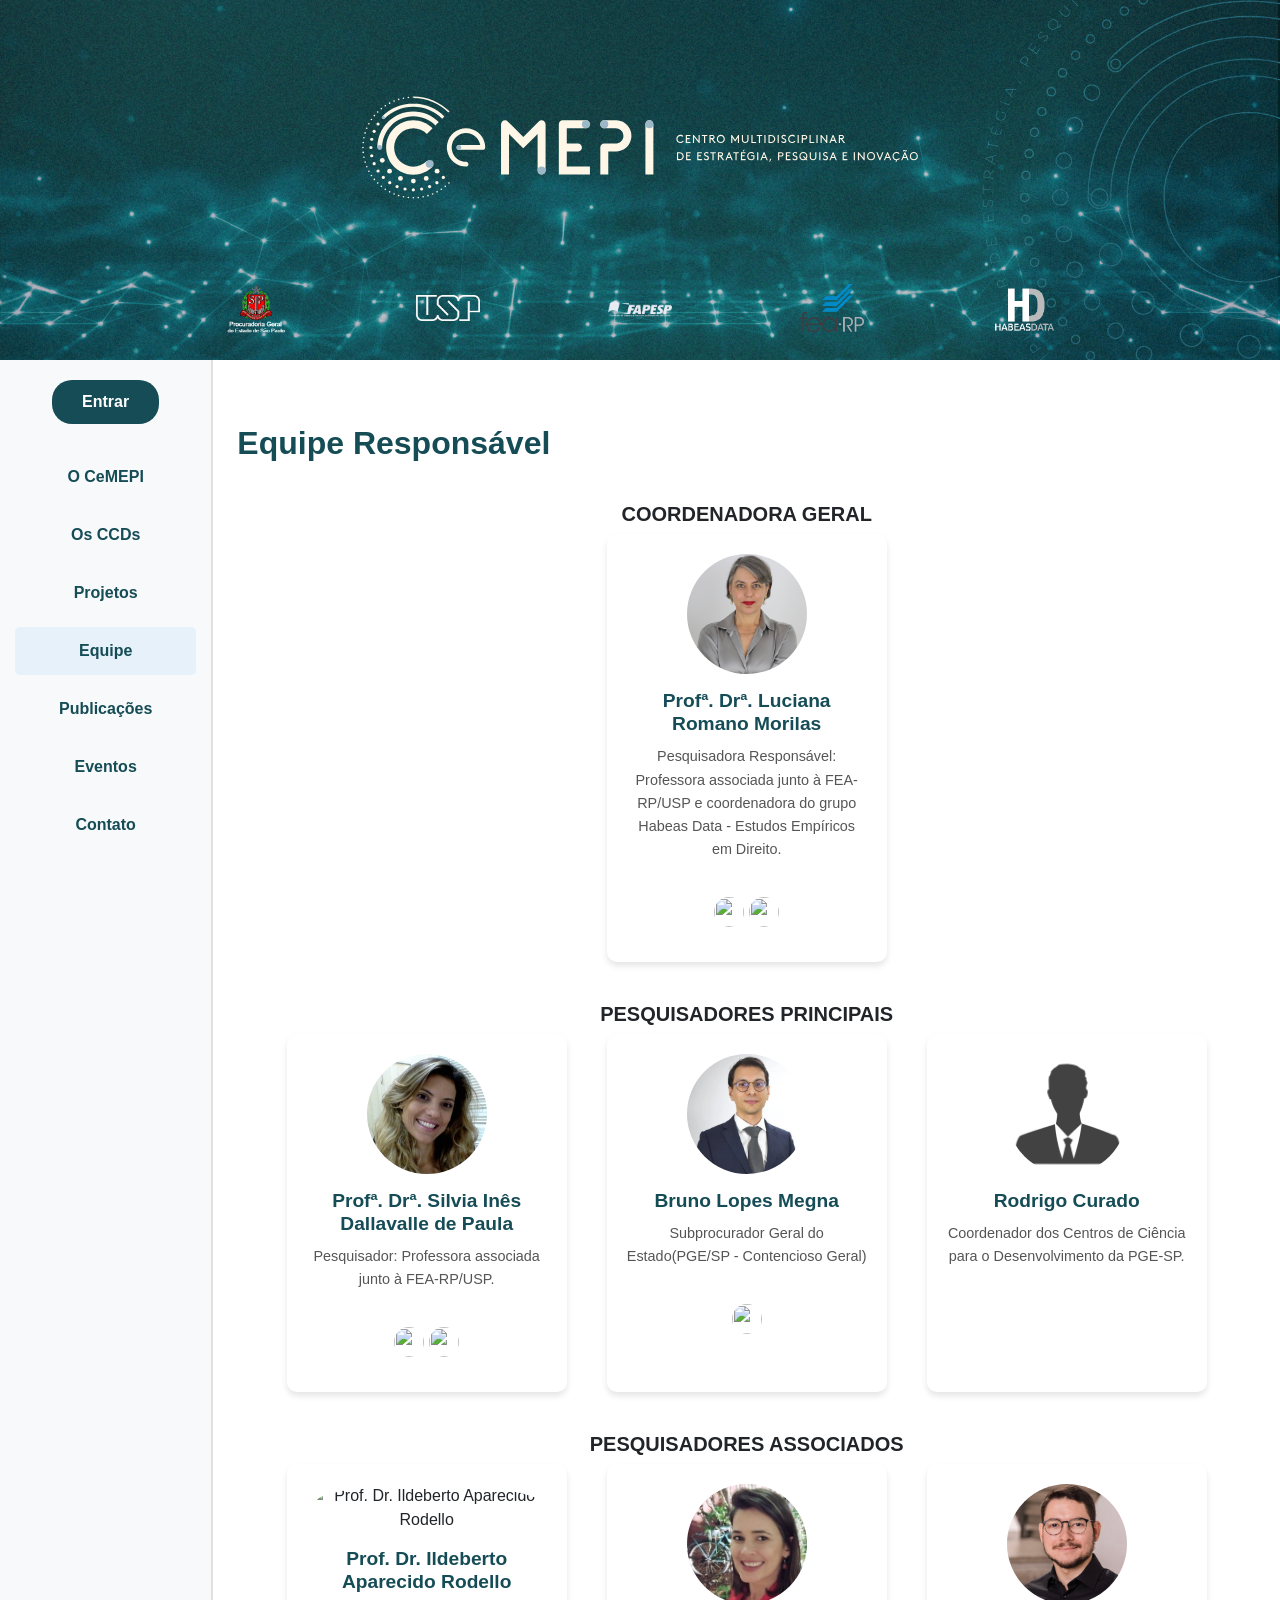
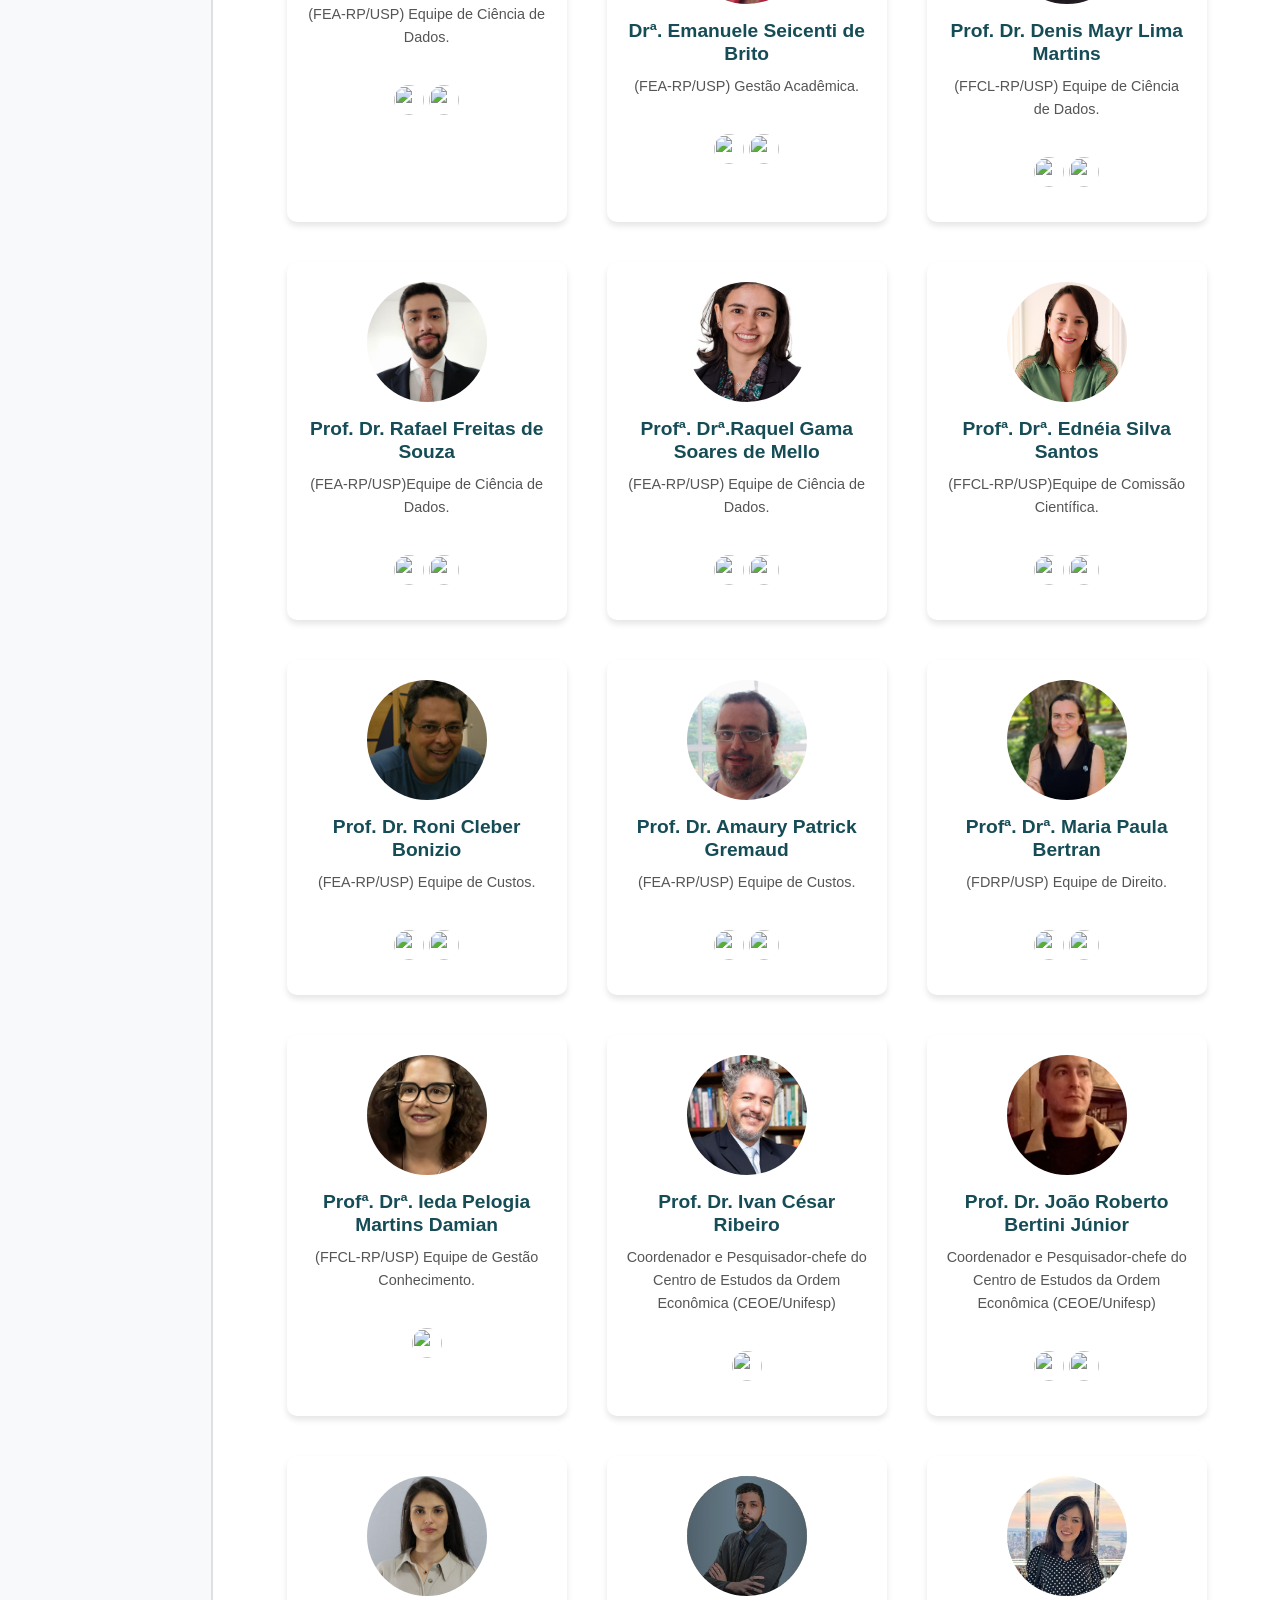
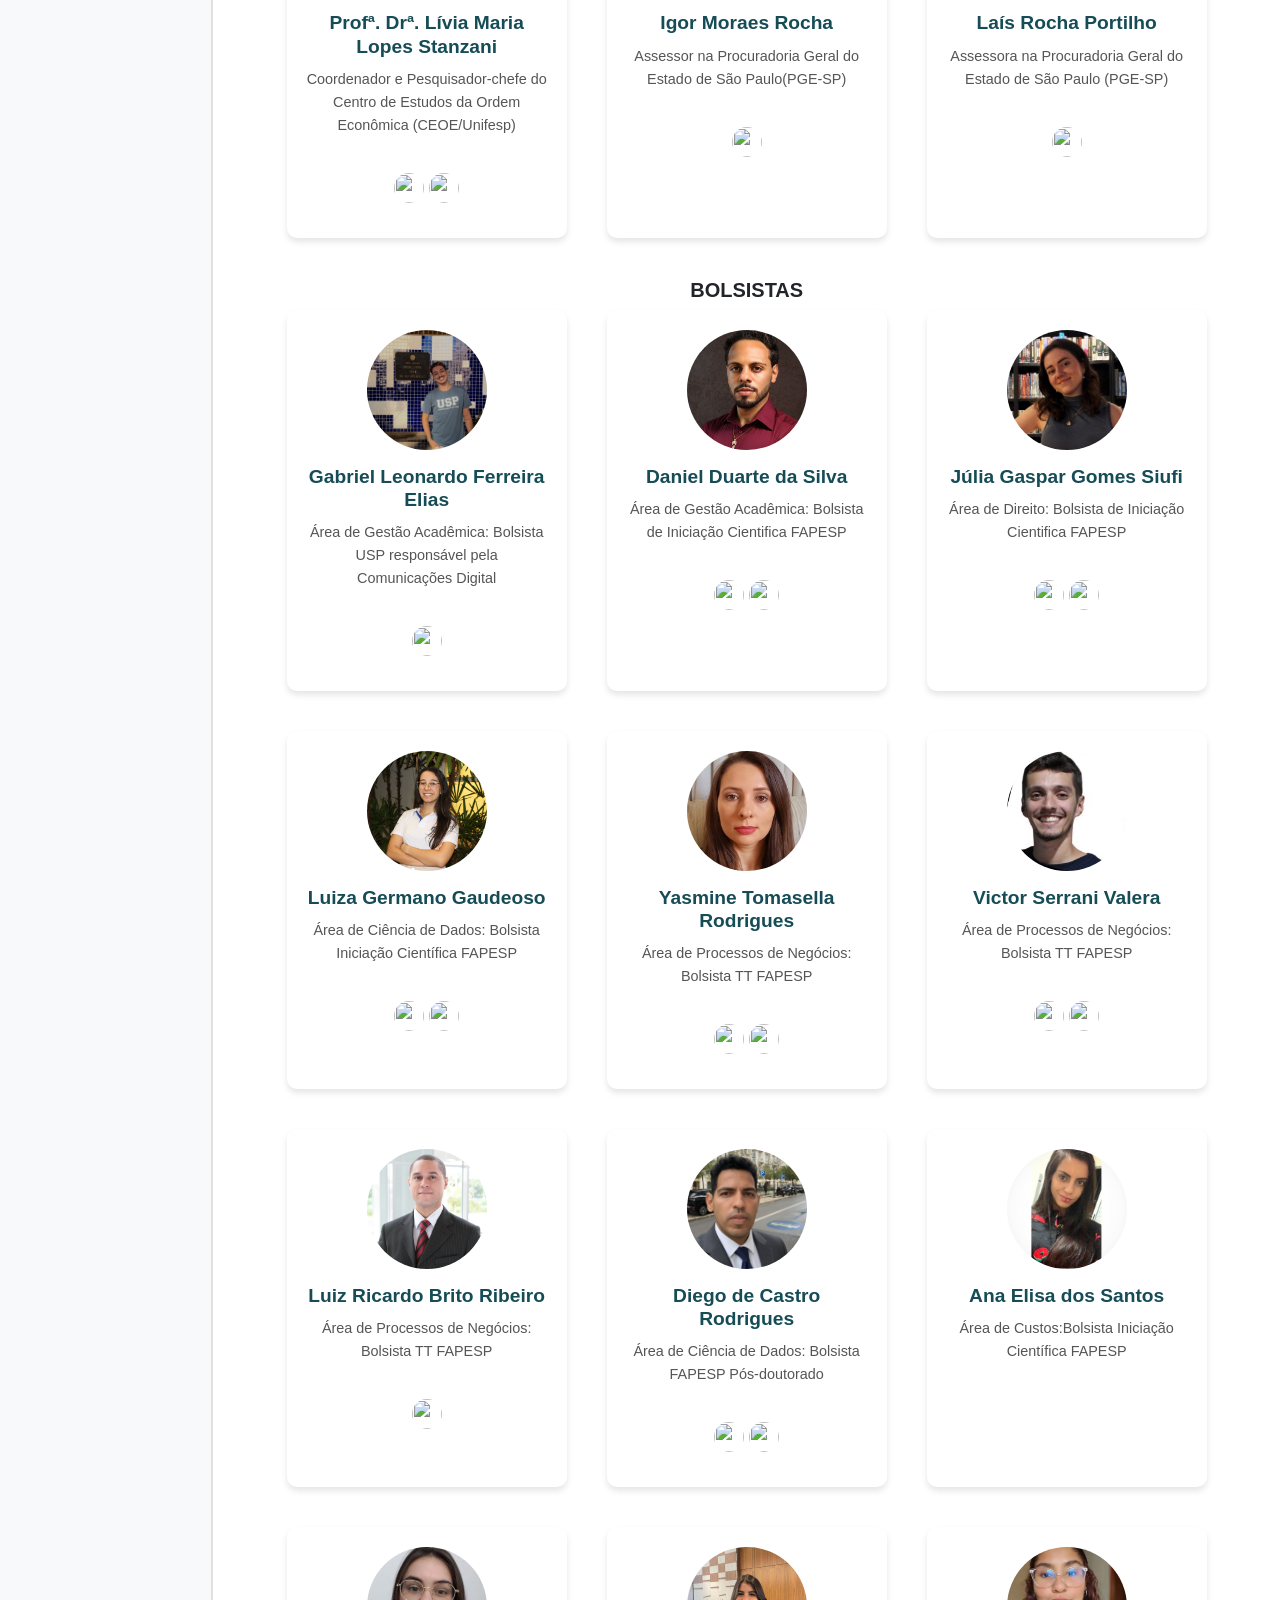
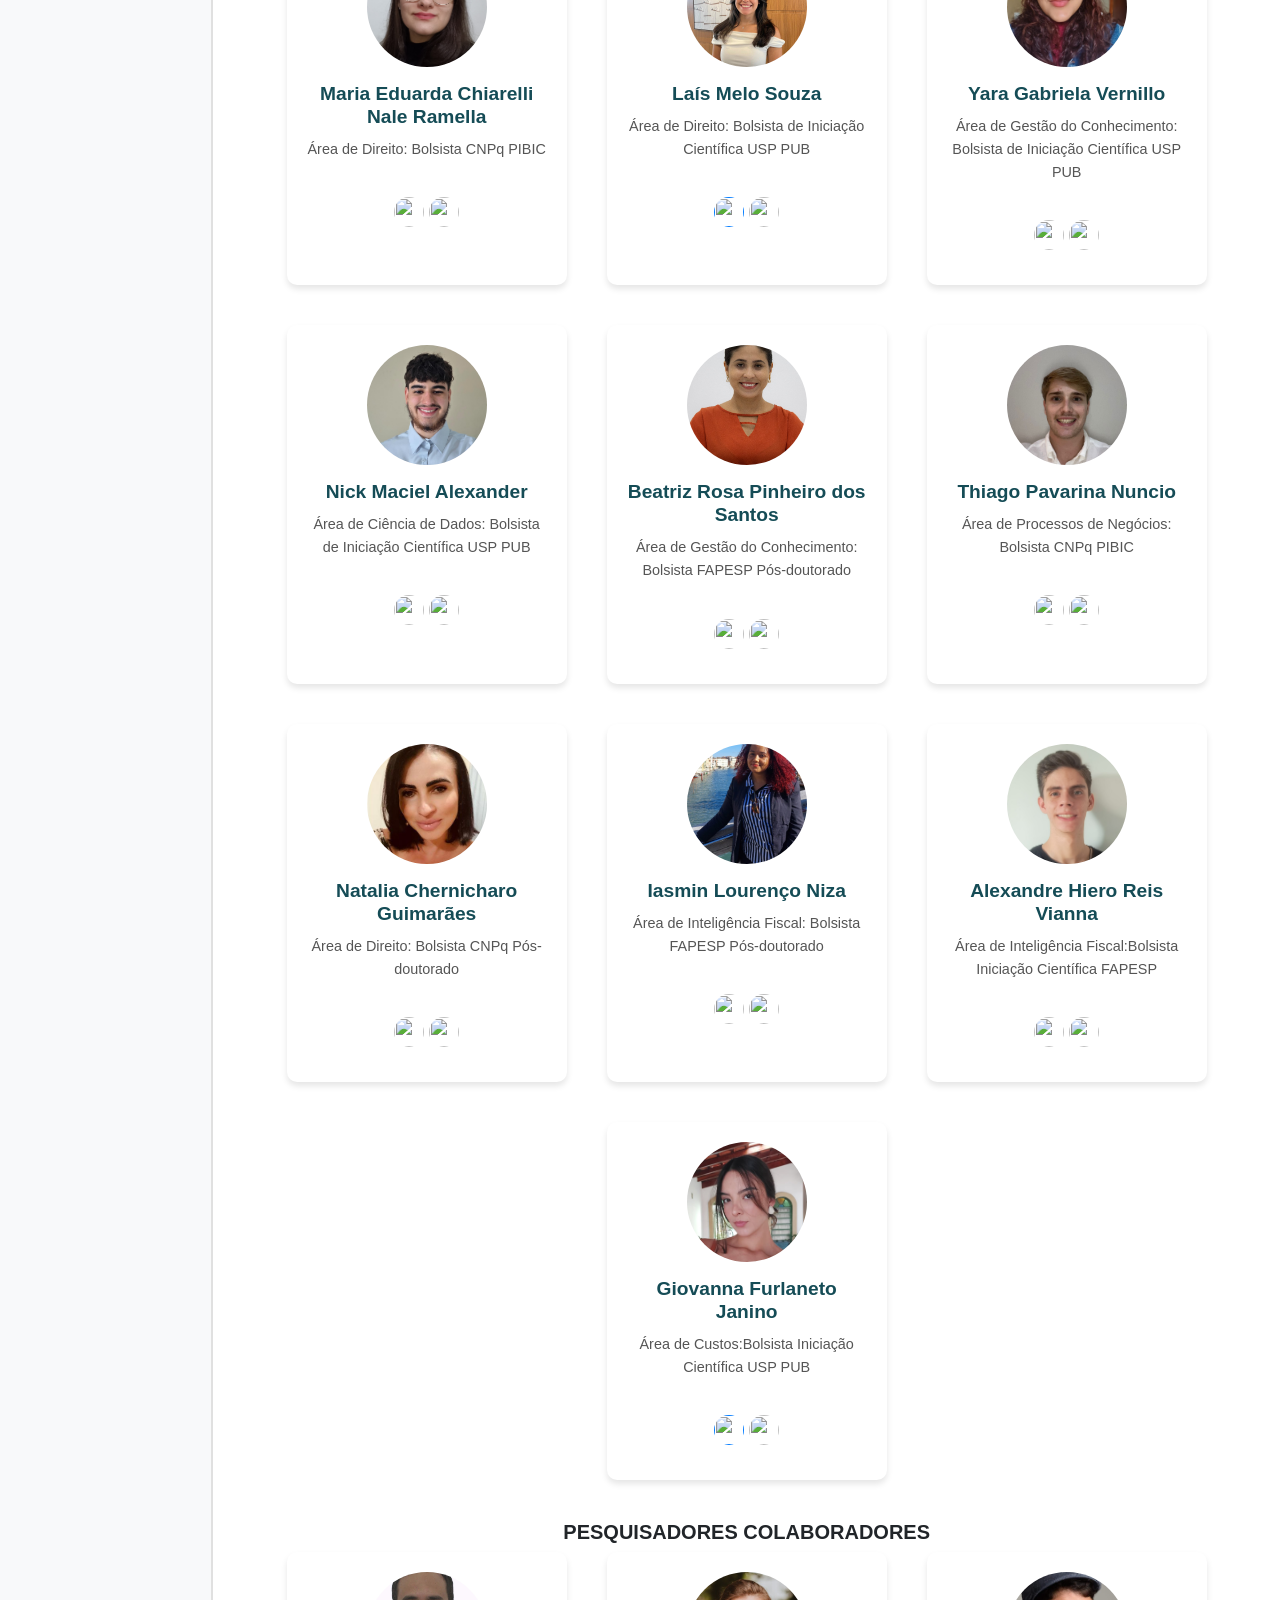
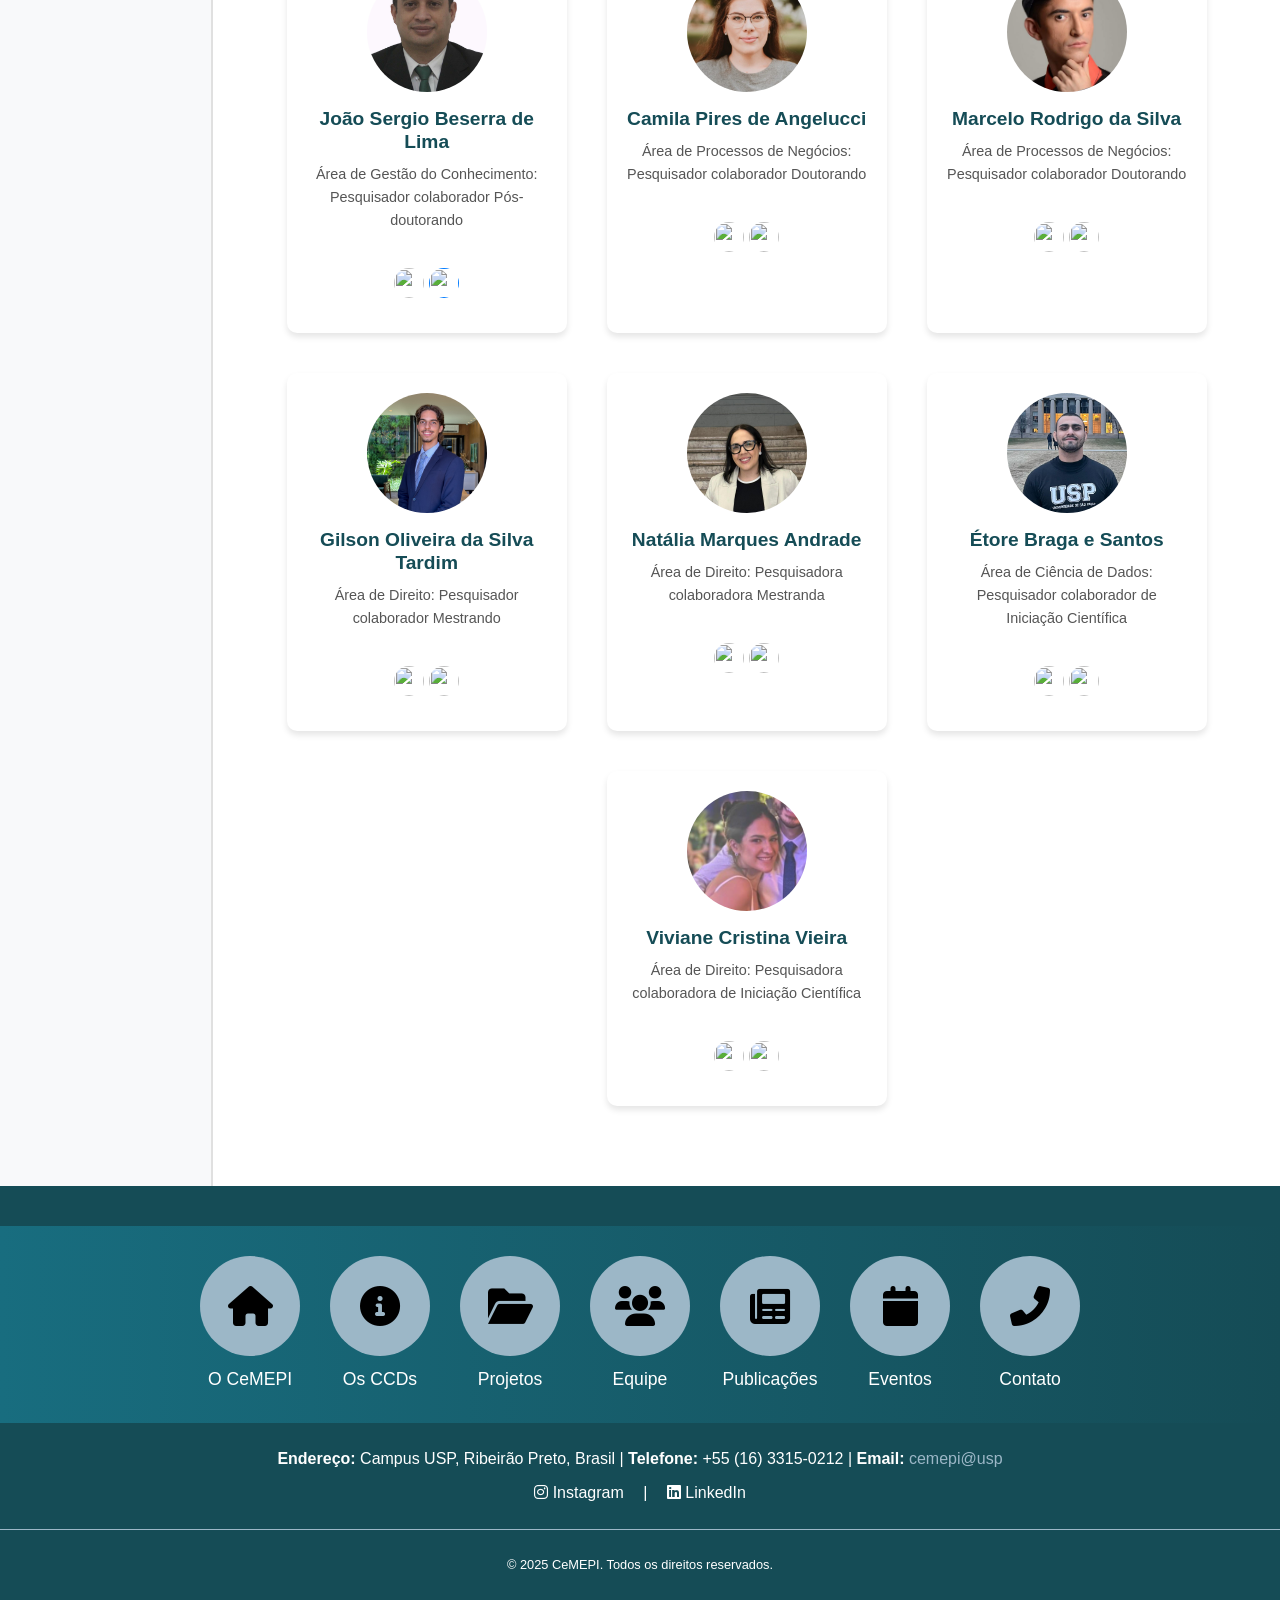
==== commit 8c2ed394: "Update cequipe.html" ====
--- a/cequipe.html
+++ b/cequipe.html
@@ -217,7 +217,7 @@
             <h5 class="font-weight-bold mt-4">COORDENADORA GERAL</h5>
         <div class="researcher-grid">
             <div class="researcher-card">
-                <img src="imagens/morilas_novo.JPG" alt="Profª. Drª. Luciana Romano Morilas">
+                <img src="morilas_novo.JPG" alt="Profª. Drª. Luciana Romano Morilas">
                 <h3>Profª. Drª. Luciana Romano Morilas</h3>
                 <p>Pesquisadora Responsável: Professora associada junto à FEA-RP/USP e coordenadora do grupo Habeas Data - Estudos Empíricos em Direito.</p>
                 <div class="social">
@@ -234,7 +234,7 @@
             <h5 class="font-weight-bold mt-4">PESQUISADORES PRINCIPAIS</h5>
         <div class="researcher-grid">
             <div class="researcher-card">
-                <img src="imagens/silvia.jpg" alt="Profa. Dra. Silvia Inês Dallavalle de Paula">
+                <img src="silvia.jpg" alt="Profa. Dra. Silvia Inês Dallavalle de Paula">
                 <h3>Profª. Drª. Silvia Inês Dallavalle de Paula</h3>
                 <p>Pesquisador: Professora associada junto à FEA-RP/USP.</p>
                 <div class="social">
@@ -244,7 +244,7 @@
             </div>
              
               <div class="researcher-card">
-                <img src="imagens/bruno.webp" alt="Bruno Lopes Megna">
+                <img src="bruno.webp" alt="Bruno Lopes Megna">
                 <h3>Bruno Lopes Megna</h3>
                 <p>Subprocurador Geral do Estado(PGE/SP - Contencioso Geral)</p>
                 <div class="social">
@@ -253,7 +253,7 @@
             </div>
 
               <div class="researcher-card">
-                <img src="imagens/avatarmasc.webp" alt="Rodrigo Curado">
+                <img src="avatarmasc.webp" alt="Rodrigo Curado">
                 <h3>Rodrigo Curado</h3>
                 <p>Coordenador dos Centros de Ciência para o Desenvolvimento da PGE-SP.</p>
             </div>
@@ -272,7 +272,7 @@
         <div class="researcher-grid">
 
             <div class="researcher-card">
-                <img src="imagens/beto.jpg" alt="Prof. Dr. Ildeberto Aparecido Rodello">
+                <img src="beto.jpg" alt="Prof. Dr. Ildeberto Aparecido Rodello">
                 <h3>Prof. Dr. Ildeberto Aparecido Rodello</h3>
                 <p>(FEA-RP/USP) Equipe de Ciência de Dados.</p>
                 <div class="social">
@@ -282,7 +282,7 @@
             </div>    
           
             <div class="researcher-card">
-                <img src="imagens/Emanuele.png" alt="Dra. Emanuele Seicenti de Brito">
+                <img src="Emanuele.png" alt="Dra. Emanuele Seicenti de Brito">
                 <h3>Drª. Emanuele Seicenti de Brito</h3>
                 <p>(FEA-RP/USP) Gestão Acadêmica.</p>
                 <div class="social">
@@ -292,7 +292,7 @@
             </div>
 
             <div class="researcher-card">
-                <img src="imagens/Denis.jpeg" alt="Prof. Dr. Denis Mayr Lima Martins">
+                <img src="Denis.jpeg" alt="Prof. Dr. Denis Mayr Lima Martins">
                 <h3>Prof. Dr. Denis Mayr Lima Martins</h3>
                 <p>(FFCL-RP/USP) Equipe de Ciência de Dados.</p>
                 <div class="social">
@@ -302,7 +302,7 @@
             </div>
 
             <div class="researcher-card">
-                <img src="imagens/rafael.jpg" alt="Prof. Dr. Rafael Freitas de Souza">
+                <img src="rafael.jpg" alt="Prof. Dr. Rafael Freitas de Souza">
                 <h3>Prof. Dr. Rafael Freitas de Souza</h3>
                 <p>(FEA-RP/USP)Equipe de Ciência de Dados.</p>
                 <div class="social">
@@ -312,7 +312,7 @@
             </div>
 
             <div class="researcher-card">
-                <img src="imagens/Raquel.jpeg" alt="Raquel Gama Soares de Mello">
+                <img src="Raquel.jpeg" alt="Raquel Gama Soares de Mello">
                 <h3>Profª. Drª.Raquel Gama Soares de Mello</h3>
                 <p> (FEA-RP/USP) Equipe de Ciência de Dados.</p>
                 <div class="social">
@@ -322,7 +322,7 @@
             </div>
 
             <div class="researcher-card">
-                <img src="imagens/Ednéia.jpeg" alt="Profª. Drª.Ednéia Silva Santos ">
+                <img src="Ednéia.jpeg" alt="Profª. Drª.Ednéia Silva Santos ">
                 <h3>Profª. Drª. Ednéia Silva Santos </h3>
                 <p>(FFCL-RP/USP)Equipe de Comissão Científica.</p>
                 <div class="social">
@@ -332,7 +332,7 @@
             </div>
 
             <div class="researcher-card">
-                <img src="imagens/roni.jpg" alt="Prof. Dr. Roni Cleber Bonizio">
+                <img src="roni.jpg" alt="Prof. Dr. Roni Cleber Bonizio">
                 <h3>Prof. Dr. Roni Cleber Bonizio</h3>
                 <p>(FEA-RP/USP) Equipe de Custos.</p>
                 <div class="social">
@@ -342,7 +342,7 @@
             </div>
             
             <div class="researcher-card">
-                <img src="imagens/amaury.jpg" alt="Prof. Dr. Amaury Patrick Gremaud ">
+                <img src="amaury.jpg" alt="Prof. Dr. Amaury Patrick Gremaud ">
                 <h3>Prof. Dr. Amaury Patrick Gremaud </h3>
                 <p>(FEA-RP/USP) Equipe de Custos.</p>
                 <div class="social">
@@ -352,7 +352,7 @@
             </div>
 
             <div class="researcher-card">
-                <img src="imagens/maria.jpg" alt="Profa. Dra. Maria Paula Bertran">
+                <img src="maria.jpg" alt="Profa. Dra. Maria Paula Bertran">
                 <h3>Profª. Drª. Maria Paula Bertran</h3>
                 <p>(FDRP/USP) Equipe de Direito.</p>
                 <div class="social">
@@ -362,7 +362,7 @@
             </div>
 
             <div class="researcher-card">
-                <img src="imagens/ieda.gif" alt="Profa. Dra. Ieda Pelogia Martins Damian">
+                <img src="ieda.gif" alt="Profa. Dra. Ieda Pelogia Martins Damian">
                 <h3>Profª. Drª. Ieda Pelogia Martins Damian</h3>
                 <p>(FFCL-RP/USP) Equipe de Gestão Conhecimento.</p>
                 <div class="social">
@@ -371,7 +371,7 @@
             </div>
 
             <div class="researcher-card">
-                <img src="imagens/ivan.jpg" alt="Prof. Dr. Ivan César Ribeiro">
+                <img src="ivan.jpg" alt="Prof. Dr. Ivan César Ribeiro">
                 <h3>Prof. Dr. Ivan César Ribeiro</h3>
                 <p>Coordenador e Pesquisador-chefe do Centro de Estudos da Ordem Econômica (CEOE/Unifesp)</p>
                 <div class="social">
@@ -380,7 +380,7 @@
             </div>
 
             <div class="researcher-card">
-                <img src="imagens/João Bertini.png" alt="Prof. Dr. João Roberto Bertini Júnior">
+                <img src="João Bertini.png" alt="Prof. Dr. João Roberto Bertini Júnior">
                 <h3>Prof. Dr. João Roberto Bertini Júnior</h3>
                 <p>Coordenador e Pesquisador-chefe do Centro de Estudos da Ordem Econômica (CEOE/Unifesp)</p>
                 <div class="social">
@@ -390,7 +390,7 @@
             </div>
 
             <div class="researcher-card">
-                <img src="imagens/Lívia.jpeg" alt="Profª. Drª. Lívia Maria Lopes Stanzani">
+                <img src="Lívia.jpeg" alt="Profª. Drª. Lívia Maria Lopes Stanzani">
                 <h3>Profª. Drª. Lívia Maria Lopes Stanzani</h3>
                 <p>Coordenador e Pesquisador-chefe do Centro de Estudos da Ordem Econômica (CEOE/Unifesp)</p>
                 <div class="social">
@@ -401,7 +401,7 @@
          
 
             <div class="researcher-card">
-                <img src="imagens/igor.jpg" alt="Igor Moraes Rocha">
+                <img src="igor.jpg" alt="Igor Moraes Rocha">
                 <h3>Igor Moraes Rocha</h3>
                 <p>Assessor na Procuradoria Geral do Estado de São Paulo(PGE-SP)</p>
                 <div class="social">
@@ -410,7 +410,7 @@
             </div>
 
              <div class="researcher-card">
-                <img src="imagens/lais.jpg" alt="Laís Rocha Portilho">
+                <img src="lais.jpg" alt="Laís Rocha Portilho">
                 <h3>Laís Rocha Portilho</h3>
                 <p>Assessora na Procuradoria Geral do Estado de São Paulo (PGE-SP)</p>
                 <div class="social">
@@ -425,7 +425,7 @@
             <h5 class="font-weight-bold mt-4">BOLSISTAS</h5>
         <div class="researcher-grid">
             <div class="researcher-card">
-                <img src="imagens/gabriel.jpeg" alt="Gabriel Leonardo Ferreira Elias">
+                <img src="gabriel.jpeg" alt="Gabriel Leonardo Ferreira Elias">
                 <h3>Gabriel Leonardo Ferreira Elias</h3>
                 <p>Área de Gestão Acadêmica: Bolsista USP responsável pela Comunicações Digital</p>
                 <div class="social">
@@ -434,7 +434,7 @@
             </div>
 
             <div class="researcher-card">
-                <img src="imagens/Daniel.jpg" alt="Daniel Duarte da Silva">
+                <img src="Daniel.jpg" alt="Daniel Duarte da Silva">
                 <h3>Daniel Duarte da Silva</h3>
                 <p>Área de Gestão Acadêmica: Bolsista de Iniciação Cientifica FAPESP</p>
                 <div class="social">
@@ -444,7 +444,7 @@
             </div>
 
             <div class="researcher-card">
-                <img src="imagens/JuliaSiufi.jpeg" alt="Júlia Gaspar Gomes Siufi">
+                <img src="JuliaSiufi.jpeg" alt="Júlia Gaspar Gomes Siufi">
                 <h3>Júlia Gaspar Gomes Siufi</h3>
                 <p>Área de Direito: Bolsista de Iniciação Cientifica FAPESP</p>
                 <div class="social">
@@ -455,7 +455,7 @@
             </div>
 
             <div class="researcher-card">
-                <img src="imagens/luiza.JPG" alt="Luiza Germano Gaudeoso">
+                <img src="luiza.JPG" alt="Luiza Germano Gaudeoso">
                 <h3>Luiza Germano Gaudeoso</h3>
                 <p>Área de Ciência de Dados: Bolsista Iniciação Científica FAPESP</p>
                 <div class="social">
@@ -465,7 +465,7 @@
             </div>
 
             <div class="researcher-card">
-                <img src="imagens/yasmine.jpg" alt="Yasmine Tomasella Rodrigues">
+                <img src="yasmine.jpg" alt="Yasmine Tomasella Rodrigues">
                 <h3>Yasmine Tomasella Rodrigues</h3>
                 <p>Área de Processos de Negócios: Bolsista TT FAPESP</p>
                 <div class="social">
@@ -475,7 +475,7 @@
             </div>
 
             <div class="researcher-card">
-                <img src="imagens/victor.jpg" alt="Victor Serrani Valera">
+                <img src="victor.jpg" alt="Victor Serrani Valera">
                 <h3>Victor Serrani Valera</h3>
                 <p>Área de Processos de Negócios: Bolsista TT FAPESP</p>
                 <div class="social">
@@ -485,7 +485,7 @@
             </div>
 
             <div class="researcher-card">
-                <img src="imagens/luiz.gif.crdownload" alt="Luiz Ricardo Brito Ribeiro">
+                <img src="luiz.gif.crdownload" alt="Luiz Ricardo Brito Ribeiro">
                 <h3>Luiz Ricardo Brito Ribeiro</h3>
                 <p>Área de Processos de Negócios: Bolsista TT FAPESP</p>
                 <div class="social">
@@ -494,7 +494,7 @@
             </div>
  
             <div class="researcher-card">
-                <img src="imagens/Diego.png" alt="Diego de Castro Rodrigues">
+                <img src="Diego.png" alt="Diego de Castro Rodrigues">
                 <h3>Diego de Castro Rodrigues</h3>
                 <p> Área de Ciência de Dados: Bolsista FAPESP Pós-doutorado </p>
                 <div class="social">
@@ -503,13 +503,13 @@
                 </div>
             </div>
             <div class="researcher-card">
-                <img src="imagens/AnaElisa.jfif" alt="Ana Elisa dos Santos">
+                <img src="AnaElisa.jfif" alt="Ana Elisa dos Santos">
                 <h3>Ana Elisa dos Santos</h3>
                 <p>Área de Custos:Bolsista Iniciação Científica FAPESP</p>
             </div>
 
             <div class="researcher-card">
-                <img src="imagens/mariaeduarda.jpg" alt="Maria Eduarda Chiarelli Nale Ramella">
+                <img src="mariaeduarda.jpg" alt="Maria Eduarda Chiarelli Nale Ramella">
                 <h3>Maria Eduarda Chiarelli Nale Ramella</h3>
                 <p>Área de Direito: Bolsista CNPq PIBIC</p>
                 <div class="social">
@@ -518,7 +518,7 @@
                 </div>
             </div>
             <div class="researcher-card">
-                <img src="imagens/Lais.jpeg" alt="Laís Melo Souza">
+                <img src="Lais.jpeg" alt="Laís Melo Souza">
                 <h3>Laís Melo Souza</h3>
                 <p>Área de Direito: Bolsista de Iniciação Científica USP PUB</p>
                 <div class="social">
@@ -527,7 +527,7 @@
                 </div>
             </div>
             <div class="researcher-card">
-                <img src="imagens/yara.jpg" alt="Yara Gabriela Vernillo">
+                <img src="yara.jpg" alt="Yara Gabriela Vernillo">
                 <h3>Yara Gabriela Vernillo</h3>
                 <p>Área de Gestão do Conhecimento: Bolsista de Iniciação Científica USP PUB </p>
                 <div class="social">
@@ -539,7 +539,7 @@
             
 
             <div class="researcher-card">
-                <img src="imagens/nick.jpeg" alt="Nick Maciel Alexander">
+                <img src="nick.jpeg" alt="Nick Maciel Alexander">
                 <h3>Nick Maciel Alexander</h3>
                 <p>Área de Ciência de Dados: Bolsista de Iniciação Científica USP PUB</p>
                 <div class="social">
@@ -549,7 +549,7 @@
             </div>
 
                <div class="researcher-card">
-                <img src="imagens/beatriz.jpg" alt="Beatriz Rosa Pinheiro dos Santos">
+                <img src="beatriz.jpg" alt="Beatriz Rosa Pinheiro dos Santos">
                 <h3>Beatriz Rosa Pinheiro dos Santos</h3>
                 <p>Área de Gestão do Conhecimento: Bolsista FAPESP Pós-doutorado</p>
                 <div class="social">
@@ -559,7 +559,7 @@
             </div>
 
                     <div class="researcher-card">
-                <img src="imagens/Thiago.jpeg" alt="Thiago Pavarina Nuncio">
+                <img src="Thiago.jpeg" alt="Thiago Pavarina Nuncio">
                 <h3>Thiago Pavarina Nuncio</h3>
                 <p>Área de Processos de Negócios: Bolsista CNPq PIBIC</p>
                 <div class="social">
@@ -570,7 +570,7 @@
             </div>
 
               <div class="researcher-card">
-                <img src="imagens/NatáliaChernicharo.jpeg" alt="Natalia Chernicharo Guimarães">
+                <img src="NatáliaChernicharo.jpeg" alt="Natalia Chernicharo Guimarães">
                 <h3>Natalia Chernicharo Guimarães</h3>
                 <p>Área de Direito: Bolsista CNPq Pós-doutorado</p>
                 <div class="social">
@@ -581,7 +581,7 @@
             </div>
 
                 <div class="researcher-card">
-                <img src="imagens/Iasmin.jpeg" alt="Iasmin Lourenço Niza">
+                <img src="Iasmin.jpeg" alt="Iasmin Lourenço Niza">
                 <h3>Iasmin Lourenço Niza</h3>
                 <p>Área de Inteligência Fiscal: Bolsista FAPESP Pós-doutorado</p>
                 <div class="social">
@@ -592,7 +592,7 @@
             </div>
 
             <div class="researcher-card">
-                <img src="imagens/AlexandreVianna.jpeg" alt="Alexandre Hiero Reis Vianna">
+                <img src="AlexandreVianna.jpeg" alt="Alexandre Hiero Reis Vianna">
                 <h3>Alexandre Hiero Reis Vianna</h3>
                 <p>Área de Inteligência Fiscal:Bolsista Iniciação Científica FAPESP</p>
                 <div class="social">
@@ -603,7 +603,7 @@
             </div>
  
             <div class="researcher-card">
-                <img src="imagens/Giovanna.png" alt="Giovanna Furlaneto Janino">
+                <img src="Giovanna.png" alt="Giovanna Furlaneto Janino">
                 <h3>Giovanna Furlaneto Janino</h3>
                 <p>Área de Custos:Bolsista Iniciação Científica USP PUB</p>
                  <div class="social">
@@ -618,7 +618,7 @@
             <h5 class="font-weight-bold mt-4">PESQUISADORES COLABORADORES</h5>
         <div class="researcher-grid">
             <div class="researcher-card">
-                <img src="imagens/JoãoSérgio.jpg" alt="João Sergio Beserra de Lima">
+                <img src="JoãoSérgio.jpg" alt="João Sergio Beserra de Lima">
                 <h3>João Sergio Beserra de Lima</h3>
                 <p>Área de Gestão do Conhecimento: Pesquisador colaborador Pós-doutorando</p>
                 <div class="social">
@@ -628,7 +628,7 @@
             </div>
              
               <div class="researcher-card">
-                <img src="imagens/Camila.jfif" alt="Camila Pires de Angelucci ">
+                <img src="Camila.jfif" alt="Camila Pires de Angelucci ">
                 <h3>Camila Pires de Angelucci</h3>
                 <p>Área de Processos de Negócios: Pesquisador colaborador Doutorando</p>
                 <div class="social">
@@ -638,7 +638,7 @@
             </div>
 
               <div class="researcher-card">
-                <img src="imagens/Marcelo.png" alt="Marcelo Rodrigo da Silva">
+                <img src="Marcelo.png" alt="Marcelo Rodrigo da Silva">
                 <h3>Marcelo Rodrigo da Silva</h3>
                 <p>Área de Processos de Negócios: Pesquisador colaborador Doutorando</p>
                 <div class="social">
@@ -648,7 +648,7 @@
             </div>
 
               <div class="researcher-card">
-                <img src="imagens/GilsonOliveira.jpg" alt="Gilson Oliveira da Silva Tardim">
+                <img src="GilsonOliveira.jpg" alt="Gilson Oliveira da Silva Tardim">
                 <h3>Gilson Oliveira da Silva Tardim</h3>
                 <p>Área de Direito: Pesquisador colaborador Mestrando</p>
                 <div class="social">
@@ -658,7 +658,7 @@
             </div>
 
               <div class="researcher-card">
-                <img src="imagens/NatáliaAndrade.jpeg" alt="Natália Marques Andrade">
+                <img src="NatáliaAndrade.jpeg" alt="Natália Marques Andrade">
                 <h3>Natália Marques Andrade</h3>
                 <p>Área de Direito: Pesquisadora colaboradora Mestranda</p>
                 <div class="social">
@@ -668,7 +668,7 @@
             </div>
 
                  <div class="researcher-card">
-                <img src="imagens/etore.jpg" alt="Étore Braga e Santos">
+                <img src="etore.jpg" alt="Étore Braga e Santos">
                 <h3>Étore Braga e Santos</h3>
                 <p>Área de Ciência de Dados: Pesquisador colaborador de Iniciação Científica</p>
                 <div class="social">
@@ -678,7 +678,7 @@
             </div>
 
               <div class="researcher-card">
-                <img src="imagens/Viviane.jfif" alt="Viviane Cristina Vieira">
+                <img src="Viviane.jfif" alt="Viviane Cristina Vieira">
                 <h3>Viviane Cristina Vieira</h3>
                 <p> Área de Direito: Pesquisadora colaboradora de Iniciação Científica </p>
                 <div class="social">
--- a/cstyle.css
+++ b/cstyle.css
@@ -9,7 +9,7 @@
 
 
 header {
-  background-image: url('imagens/CeMEPIcapa4.png');
+  background-image: url('CeMEPIcapa4.png');
   background-size: cover;
   background-position: center;
   background-repeat: no-repeat;
